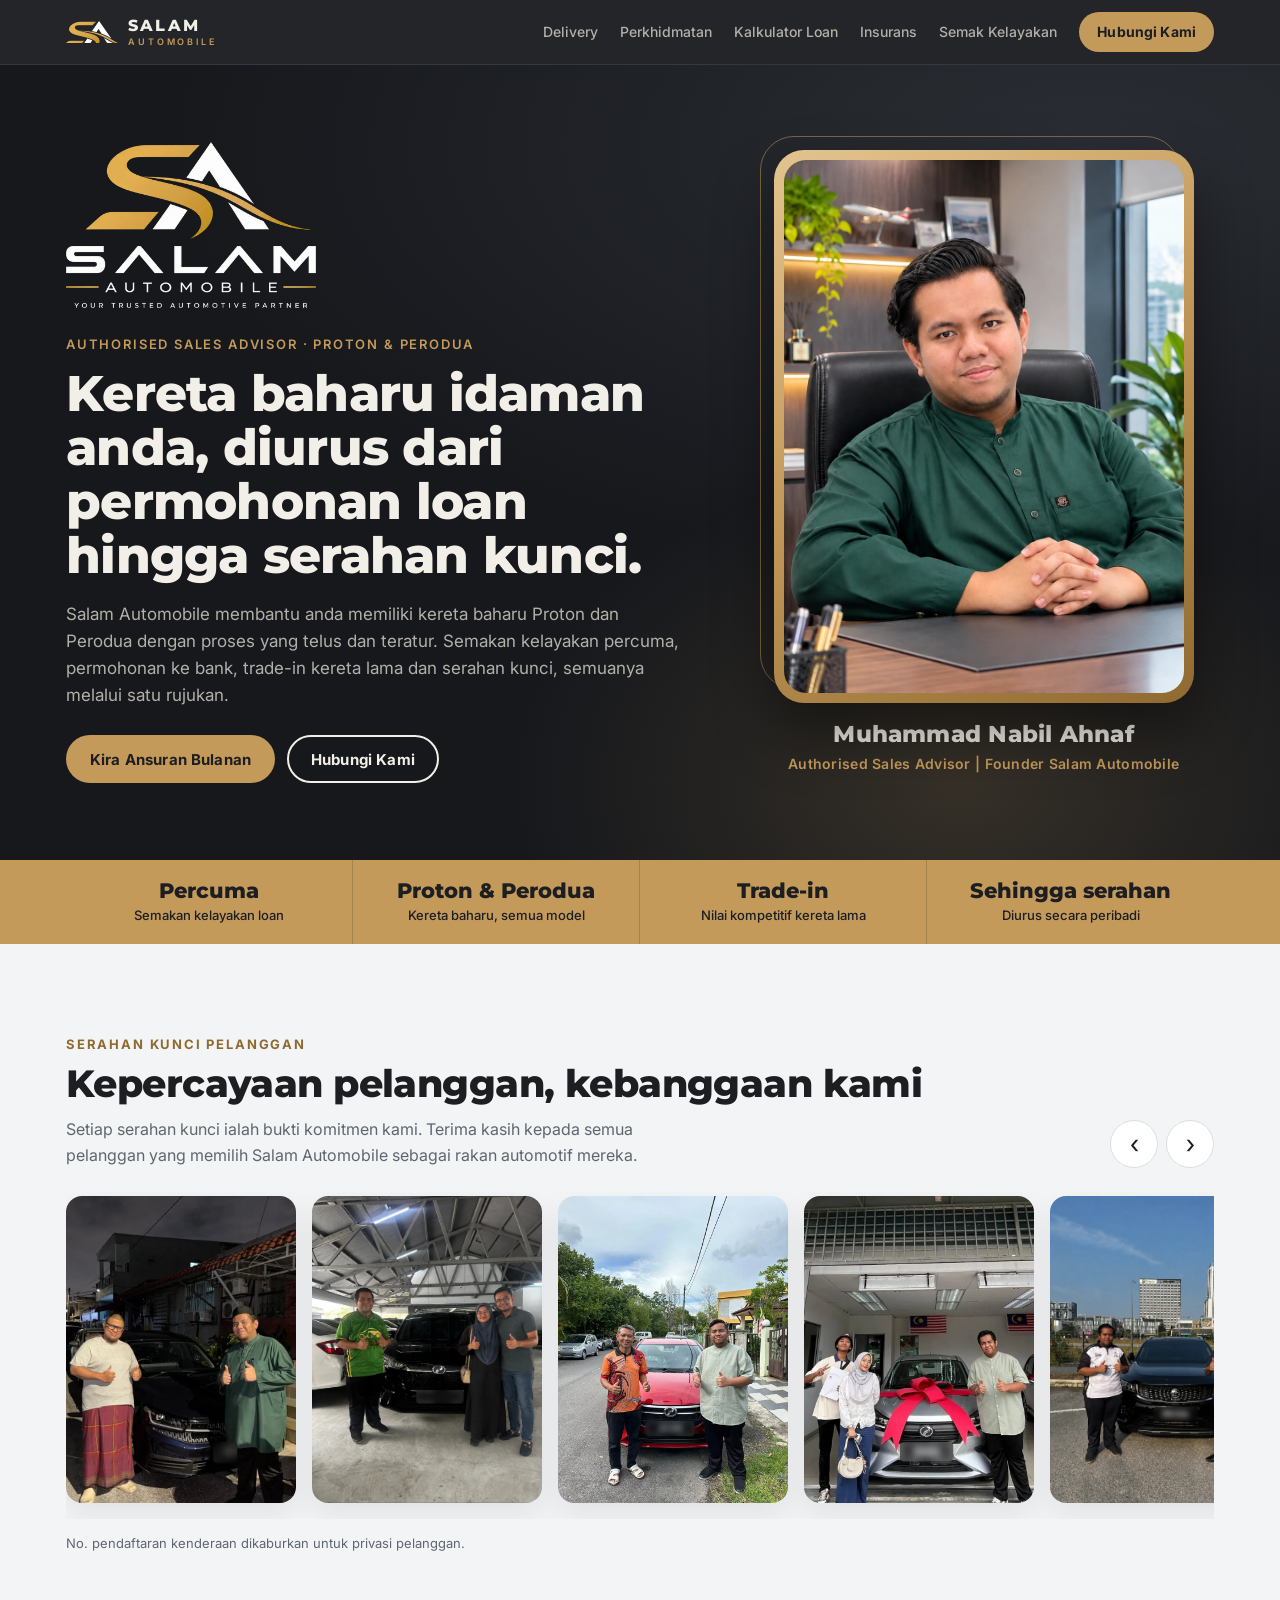
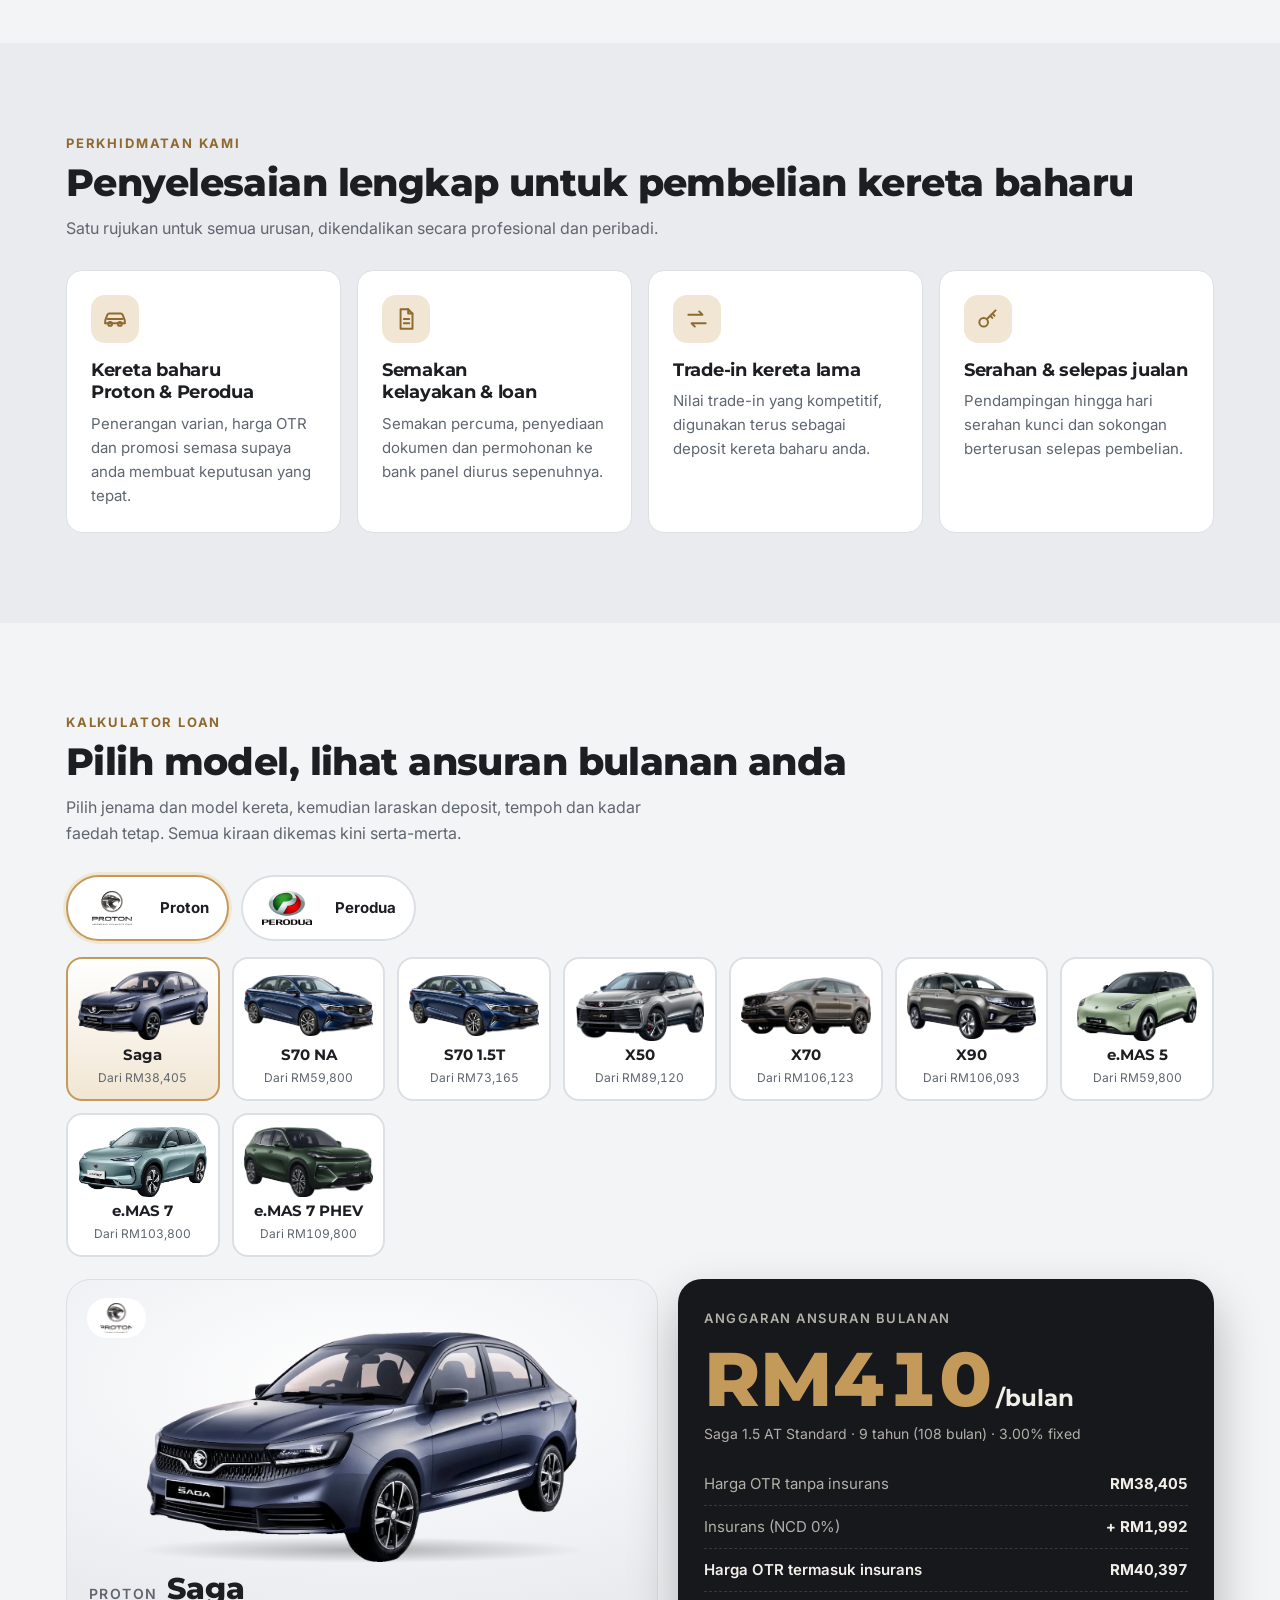
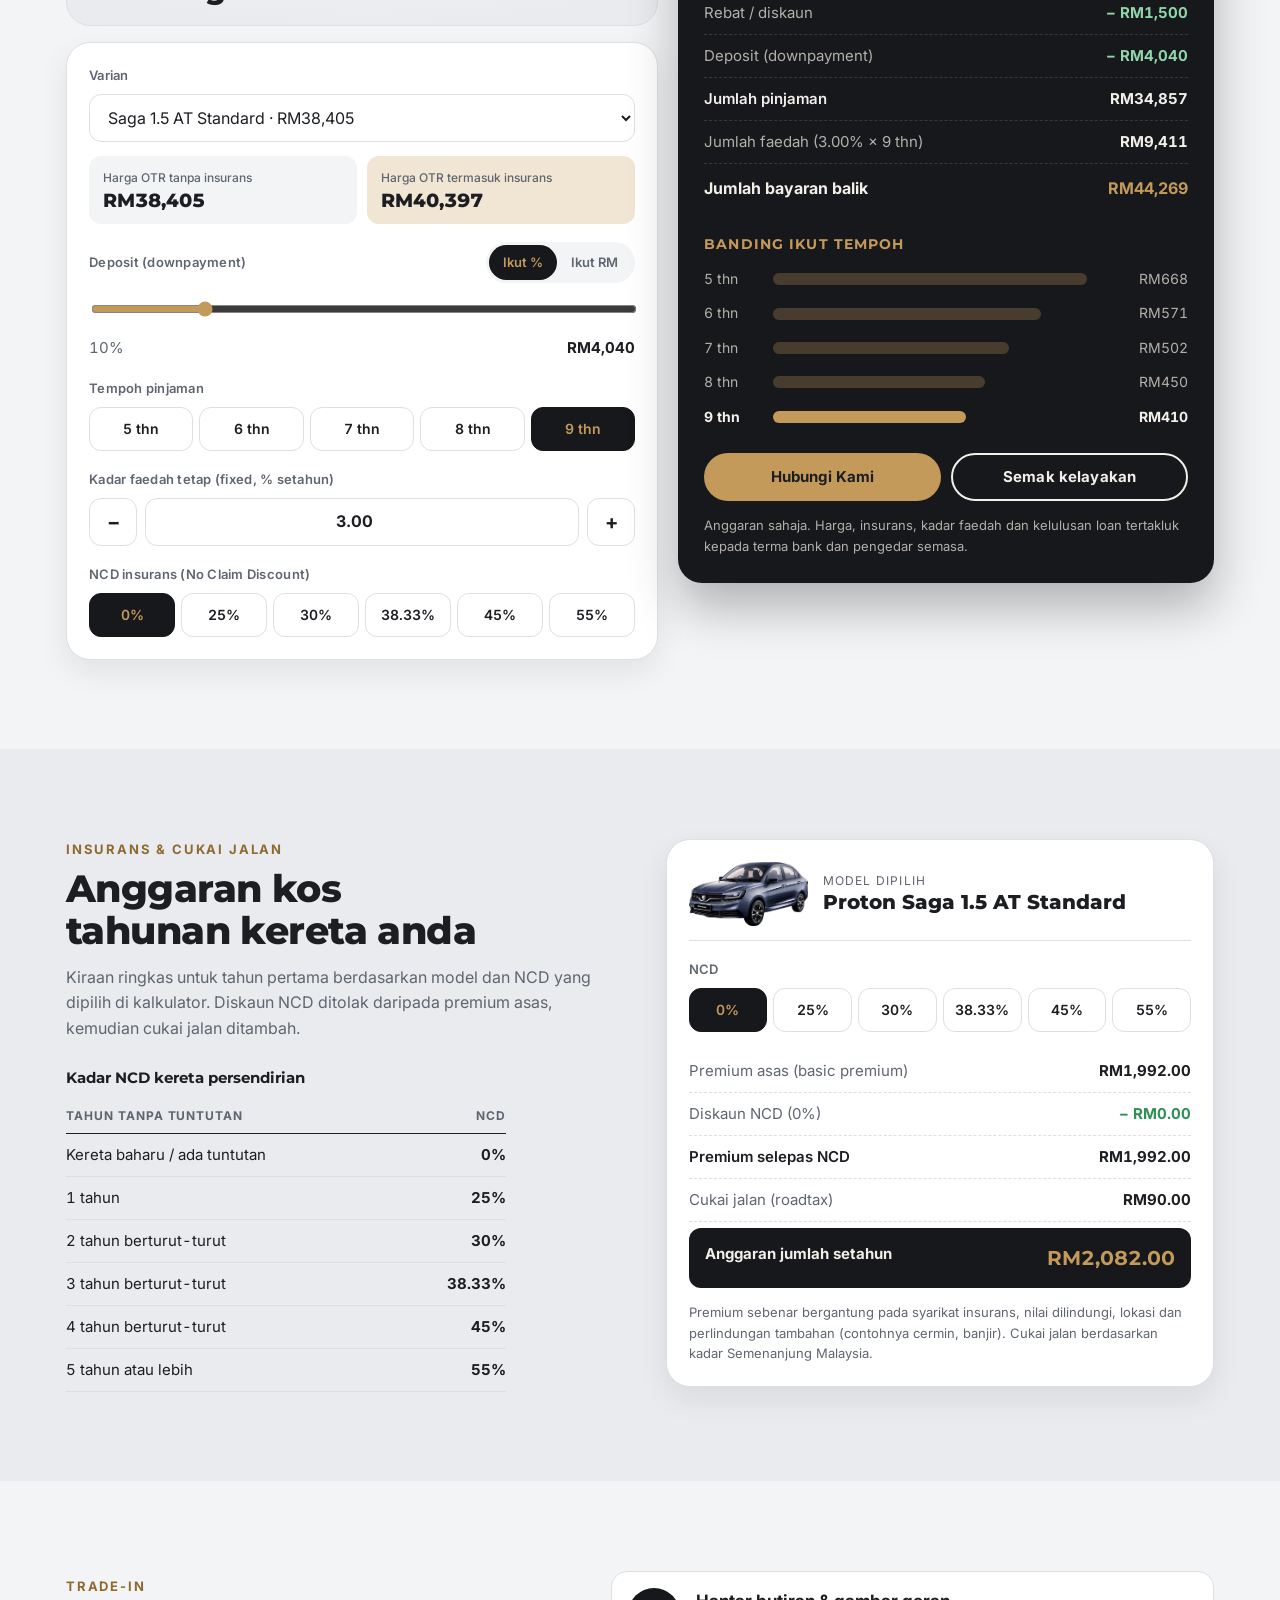
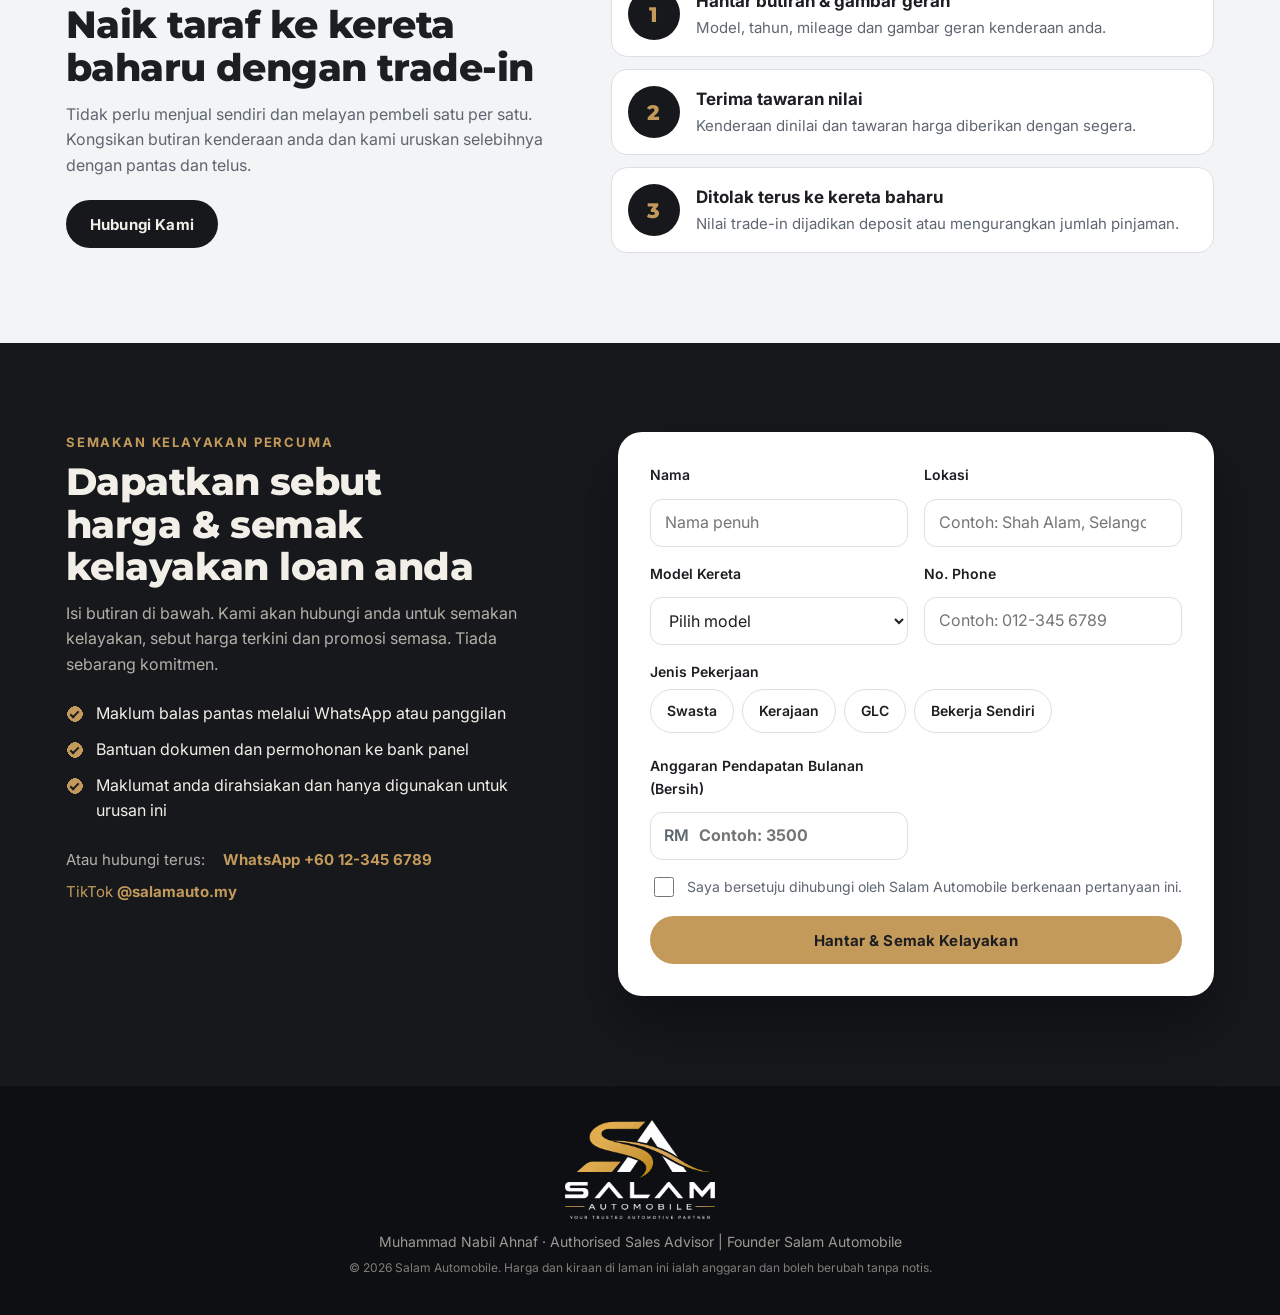
==== index.html @ 9cc9add6 "Bina website Salam Automobile: kalkulator loan, insurans, borang leads, admin & Apps Script - Kalkul" ====
<!DOCTYPE html>
<html lang="ms">
<head>
<meta charset="utf-8">
<meta name="viewport" content="width=device-width, initial-scale=1, viewport-fit=cover">
<title>Salam Automobile</title>
<meta name="claude:viewport-fit-sides" content="cover">
<meta name="description" content="Salam Automobile – Authorised Sales Advisor Proton & Perodua. Kira ansuran bulanan, anggaran insurans & cukai jalan, dan semak kelayakan loan secara percuma.">
<meta name="theme-color" content="#16181c">
<meta property="og:title" content="Salam Automobile · Proton & Perodua">
<meta property="og:description" content="Kira ansuran kereta baharu Proton & Perodua dan semak kelayakan loan secara percuma.">
<meta property="og:image" content="assets/img/brand/logo-salam-dark-text.webp">
<link rel="icon" type="image/png" href="assets/img/brand/favicon.png">
<link rel="apple-touch-icon" href="assets/img/brand/icon-192.png">
<link rel="preconnect" href="https://fonts.googleapis.com">
<link rel="preconnect" href="https://fonts.gstatic.com" crossorigin>
<link href="https://fonts.googleapis.com/css2?family=Montserrat:wght@600;700;800&family=Inter:wght@400;500;600;700&display=swap" rel="stylesheet">
<link rel="stylesheet" href="assets/css/style.css">
</head>
<body>
<a class="skip" href="#kalkulator">Terus ke kalkulator</a>

<nav class="nav" aria-label="Menu utama">
  <div class="wrap nav-in">
    <a class="nav-brand" href="#top" aria-label="Salam Automobile, ke atas">
      <img src="assets/img/brand/mark-salam.webp" alt="" width="400" height="173">
      <span>SALAM<small>AUTOMOBILE</small></span>
    </a>
    <div class="nav-links">
      <a href="#delivery">Delivery</a>
      <a href="#servis">Perkhidmatan</a>
      <a href="#kalkulator">Kalkulator Loan</a>
      <a href="#insurans">Insurans</a>
      <a href="#borang">Semak Kelayakan</a>
    </div>
    <a class="btn btn-gold btn-sm js-wa" href="#borang" target="_blank" rel="noopener">Hubungi Kami</a>
  </div>
</nav>

<header class="hero" id="top">
  <div class="wrap hero-in">
    <div class="hero-copy">
      <img class="hero-logo" src="assets/img/brand/logo-salam-light-text.webp" alt="Salam Automobile · Your Trusted Automotive Partner" width="900" height="598">
      <p class="eyebrow">Authorised Sales Advisor · Proton &amp; Perodua</p>
      <h1>Kereta baharu idaman anda, diurus dari permohonan loan hingga serahan kunci.</h1>
      <p class="lead">Salam Automobile membantu anda memiliki kereta baharu Proton dan Perodua dengan proses yang telus dan teratur. Semakan kelayakan percuma, permohonan ke bank, trade-in kereta lama dan serahan kunci, semuanya melalui satu rujukan.</p>
      <div class="cta-row">
        <a class="btn btn-gold" href="#kalkulator">Kira Ansuran Bulanan</a>
        <a class="btn btn-ghost js-wa" href="#borang" target="_blank" rel="noopener">Hubungi Kami</a>
      </div>
    </div>
    <figure class="founder">
      <div class="founder-frame">
        <img src="assets/img/brand/founder-nabil.webp" alt="Muhammad Nabil Ahnaf, Founder Salam Automobile" width="900" height="1200">
      </div>
      <figcaption>
        <strong>Muhammad Nabil Ahnaf</strong>
        <span>Authorised Sales Advisor | Founder Salam Automobile</span>
      </figcaption>
    </figure>
  </div>
</header>

<section class="facts" aria-label="Kelebihan">
  <div class="wrap facts-in">
    <div><b>Percuma</b><span>Semakan kelayakan loan</span></div>
    <div><b>Proton &amp; Perodua</b><span>Kereta baharu, semua model</span></div>
    <div><b>Trade-in</b><span>Nilai kompetitif kereta lama</span></div>
    <div><b>Sehingga serahan</b><span>Diurus secara peribadi</span></div>
  </div>
</section>

<section class="band" id="delivery">
  <div class="wrap">
    <div class="head">
      <div>
        <p class="kick">Serahan kunci pelanggan</p>
        <h2>Kepercayaan pelanggan, kebanggaan kami</h2>
        <p class="sub">Setiap serahan kunci ialah bukti komitmen kami. Terima kasih kepada semua pelanggan yang memilih Salam Automobile sebagai rakan automotif mereka.</p>
      </div>
      <div class="arrows">
        <button type="button" id="galPrev" aria-label="Gambar sebelumnya">&#8249;</button>
        <button type="button" id="galNext" aria-label="Gambar seterusnya">&#8250;</button>
      </div>
    </div>
    <div class="gallery" id="gallery" tabindex="0" aria-label="Galeri serahan kereta"></div>
    <p class="note">No. pendaftaran kenderaan dikaburkan untuk privasi pelanggan.</p>
  </div>
</section>

<section class="band band-alt" id="servis">
  <div class="wrap">
    <p class="kick">Perkhidmatan kami</p>
    <h2>Penyelesaian lengkap untuk pembelian kereta baharu</h2>
    <p class="sub">Satu rujukan untuk semua urusan, dikendalikan secara profesional dan peribadi.</p>
    <div class="services">
      <article>
        <div class="ico"><svg viewBox="0 0 24 24" aria-hidden="true"><path d="M3 16v-3l2-5a2 2 0 0 1 2-1h10a2 2 0 0 1 2 1l2 5v3"/><path d="M3 16h18"/><circle cx="7.5" cy="16.5" r="1.8"/><circle cx="16.5" cy="16.5" r="1.8"/><path d="M5 12h14"/></svg></div>
        <h3>Kereta baharu Proton &amp; Perodua</h3>
        <p>Penerangan varian, harga OTR dan promosi semasa supaya anda membuat keputusan yang tepat.</p>
      </article>
      <article>
        <div class="ico"><svg viewBox="0 0 24 24" aria-hidden="true"><path d="M7 3h7l4 4v14H7z"/><path d="M14 3v4h4"/><path d="M10 12h5M10 16h5"/></svg></div>
        <h3>Semakan kelayakan &amp; loan</h3>
        <p>Semakan percuma, penyediaan dokumen dan permohonan ke bank panel diurus sepenuhnya.</p>
      </article>
      <article>
        <div class="ico"><svg viewBox="0 0 24 24" aria-hidden="true"><path d="M4 8h13l-3-3"/><path d="M20 16H7l3 3"/></svg></div>
        <h3>Trade-in kereta lama</h3>
        <p>Nilai trade-in yang kompetitif, digunakan terus sebagai deposit kereta baharu anda.</p>
      </article>
      <article>
        <div class="ico"><svg viewBox="0 0 24 24" aria-hidden="true"><circle cx="8" cy="15" r="4"/><path d="M11 12l8-8M16 7l2 2M14 9l2 2"/></svg></div>
        <h3>Serahan &amp; selepas jualan</h3>
        <p>Pendampingan hingga hari serahan kunci dan sokongan berterusan selepas pembelian.</p>
      </article>
    </div>
  </div>
</section>

<section class="band" id="kalkulator">
  <div class="wrap">
    <p class="kick">Kalkulator loan</p>
    <h2>Pilih model, lihat ansuran bulanan anda</h2>
    <p class="sub">Pilih jenama dan model kereta, kemudian laraskan deposit, tempoh dan kadar faedah tetap. Semua kiraan dikemas kini serta-merta.</p>

    <div class="brand-tabs" id="brandTabs" role="tablist" aria-label="Pilih jenama"></div>
    <div class="model-grid" id="modelGrid" aria-label="Pilih model"></div>

    <div class="calc">
      <div class="calc-left">
        <div class="stage" id="stage">
          <img class="stage-logo" id="stageLogo" src="assets/img/brand/logo-proton-dark.webp" alt="">
          <img class="stage-car" id="stageCar" src="assets/img/cars/proton-saga.webp" alt="">
          <div class="stage-floor" aria-hidden="true"></div>
          <div class="stage-name"><span id="stageBrand">Proton</span><strong id="stageModel">Saga</strong></div>
        </div>

        <div class="card settings">
          <label class="lbl" for="variant">Varian</label>
          <select id="variant"></select>

          <div class="price-pair">
            <div><span>Harga OTR tanpa insurans</span><b id="pOtr">RM0</b></div>
            <div><span>Harga OTR termasuk insurans</span><b id="pOtrIns">RM0</b></div>
          </div>

          <div class="lbl-row">
            <span class="lbl" id="dpLabel">Deposit (downpayment)</span>
            <div class="mini-seg" role="group" aria-labelledby="dpLabel">
              <button type="button" id="dpModePct" aria-pressed="true">Ikut %</button>
              <button type="button" id="dpModeRm" aria-pressed="false">Ikut RM</button>
            </div>
          </div>
          <div id="dpPctBox">
            <input id="dpPct" type="range" min="0" max="50" step="1" aria-label="Peratus deposit">
            <div class="range-val"><span id="dpPctTxt">10%</span><b id="dpPctRm">RM0</b></div>
          </div>
          <div id="dpRmBox" hidden>
            <div class="money"><span>RM</span><input id="dpRm" type="number" inputmode="numeric" min="0" step="100" aria-label="Deposit dalam RM"></div>
            <div class="range-val"><span id="dpRmPct">0% daripada harga</span></div>
          </div>

          <span class="lbl" id="yrsLabel">Tempoh pinjaman</span>
          <div class="seg" id="years" role="group" aria-labelledby="yrsLabel"></div>

          <label class="lbl" for="rate">Kadar faedah tetap (fixed, % setahun)</label>
          <div class="stepper">
            <button type="button" id="rateDown" aria-label="Kurangkan kadar">&minus;</button>
            <input id="rate" type="number" inputmode="decimal" step="0.05" min="0" max="15">
            <button type="button" id="rateUp" aria-label="Tambah kadar">+</button>
          </div>

          <span class="lbl" id="ncdLabel">NCD insurans (No Claim Discount)</span>
          <div class="seg seg-wrap" id="ncd" role="group" aria-labelledby="ncdLabel"></div>
        </div>
      </div>

      <div class="slip" aria-live="polite">
        <span class="slip-lbl">Anggaran ansuran bulanan</span>
        <div class="big" id="monthly">RM0</div>
        <div class="slip-meta" id="slipMeta"></div>
        <dl class="rows">
          <div><dt>Harga OTR tanpa insurans</dt><dd id="rOtr"></dd></div>
          <div><dt id="rInsLbl">Insurans</dt><dd id="rIns"></dd></div>
          <div class="sum"><dt>Harga OTR termasuk insurans</dt><dd id="rOtrIns"></dd></div>
          <div id="rRebateRow" class="minus"><dt>Rebat / diskaun</dt><dd id="rRebate"></dd></div>
          <div class="minus"><dt>Deposit (downpayment)</dt><dd id="rDp"></dd></div>
          <div class="sum"><dt>Jumlah pinjaman</dt><dd id="rLoan"></dd></div>
          <div><dt id="rIntLbl">Jumlah faedah</dt><dd id="rInt"></dd></div>
          <div class="total"><dt>Jumlah bayaran balik</dt><dd id="rTotal"></dd></div>
        </dl>
        <h3>Banding ikut tempoh</h3>
        <div class="bars" id="bars"></div>
        <div class="slip-cta">
          <a class="btn btn-gold js-wa-calc" href="#borang" target="_blank" rel="noopener">Hubungi Kami</a>
          <a class="btn btn-ghost" href="#borang" id="toForm">Semak kelayakan</a>
        </div>
        <p class="note">Anggaran sahaja. Harga, insurans, kadar faedah dan kelulusan loan tertakluk kepada terma bank dan pengedar semasa.</p>
      </div>
    </div>
  </div>
</section>

<section class="band band-alt" id="insurans">
  <div class="wrap ins">
    <div class="ins-copy">
      <p class="kick">Insurans &amp; cukai jalan</p>
      <h2>Anggaran kos tahunan kereta anda</h2>
      <p class="sub">Kiraan ringkas untuk tahun pertama berdasarkan model dan NCD yang dipilih di kalkulator. Diskaun NCD ditolak daripada premium asas, kemudian cukai jalan ditambah.</p>
      <table class="ncd-table">
        <caption>Kadar NCD kereta persendirian</caption>
        <thead><tr><th scope="col">Tahun tanpa tuntutan</th><th scope="col">NCD</th></tr></thead>
        <tbody>
          <tr><td>Kereta baharu / ada tuntutan</td><td>0%</td></tr>
          <tr><td>1 tahun</td><td>25%</td></tr>
          <tr><td>2 tahun berturut-turut</td><td>30%</td></tr>
          <tr><td>3 tahun berturut-turut</td><td>38.33%</td></tr>
          <tr><td>4 tahun berturut-turut</td><td>45%</td></tr>
          <tr><td>5 tahun atau lebih</td><td>55%</td></tr>
        </tbody>
      </table>
    </div>
    <div class="card ins-card" aria-live="polite">
      <div class="ins-head">
        <img id="insCar" src="assets/img/cars/proton-saga.webp" alt="">
        <div><span>Model dipilih</span><strong id="insModel">Saga</strong></div>
      </div>
      <span class="lbl" id="ncd2Label">NCD</span>
      <div class="seg seg-wrap" id="ncd2" role="group" aria-labelledby="ncd2Label"></div>
      <dl class="ins-rows">
        <div><dt>Premium asas (basic premium)</dt><dd id="iBasic"></dd></div>
        <div class="minus"><dt id="iNcdLbl">Diskaun NCD</dt><dd id="iNcd"></dd></div>
        <div class="sum"><dt>Premium selepas NCD</dt><dd id="iNet"></dd></div>
        <div><dt>Cukai jalan (roadtax)</dt><dd id="iRoad"></dd></div>
        <div class="total"><dt>Anggaran jumlah setahun</dt><dd id="iTotal"></dd></div>
      </dl>
      <p class="note">Premium sebenar bergantung pada syarikat insurans, nilai dilindungi, lokasi dan perlindungan tambahan (contohnya cermin, banjir). Cukai jalan berdasarkan kadar Semenanjung Malaysia.</p>
    </div>
  </div>
</section>

<section class="band" id="tradein">
  <div class="wrap trade">
    <div>
      <p class="kick">Trade-in</p>
      <h2>Naik taraf ke kereta baharu dengan trade-in</h2>
      <p class="sub">Tidak perlu menjual sendiri dan melayan pembeli satu per satu. Kongsikan butiran kenderaan anda dan kami uruskan selebihnya dengan pantas dan telus.</p>
      <div class="cta-row"><a class="btn btn-dark js-wa-trade" href="#borang" target="_blank" rel="noopener">Hubungi Kami</a></div>
    </div>
    <ol class="steps">
      <li><b>Hantar butiran &amp; gambar geran</b><span>Model, tahun, mileage dan gambar geran kenderaan anda.</span></li>
      <li><b>Terima tawaran nilai</b><span>Kenderaan dinilai dan tawaran harga diberikan dengan segera.</span></li>
      <li><b>Ditolak terus ke kereta baharu</b><span>Nilai trade-in dijadikan deposit atau mengurangkan jumlah pinjaman.</span></li>
    </ol>
  </div>
</section>

<section class="band band-night" id="borang">
  <div class="wrap form-wrap">
    <div class="form-copy">
      <p class="kick">Semakan kelayakan percuma</p>
      <h2>Dapatkan sebut harga &amp; semak kelayakan loan anda</h2>
      <p class="sub">Isi butiran di bawah. Kami akan hubungi anda untuk semakan kelayakan, sebut harga terkini dan promosi semasa. Tiada sebarang komitmen.</p>
      <ul class="ticks">
        <li>Maklum balas pantas melalui WhatsApp atau panggilan</li>
        <li>Bantuan dokumen dan permohonan ke bank panel</li>
        <li>Maklumat anda dirahsiakan dan hanya digunakan untuk urusan ini</li>
      </ul>
      <div class="contact-line">
        <span>Atau hubungi terus:</span>
        <a class="js-wa" href="#borang" target="_blank" rel="noopener"><b id="waTxt">WhatsApp</b></a>
        <a id="ttLink" href="https://www.tiktok.com/@salamauto.my" target="_blank" rel="noopener">TikTok <b id="ttTxt">@salamauto.my</b></a>
      </div>
    </div>

    <form class="lead-form" id="leadForm" novalidate>
      <div class="field">
        <label for="fNama">Nama</label>
        <input id="fNama" name="nama" type="text" autocomplete="name" required maxlength="80" placeholder="Nama penuh">
      </div>
      <div class="field">
        <label for="fLokasi">Lokasi</label>
        <input id="fLokasi" name="lokasi" type="text" list="negeriList" required maxlength="80" placeholder="Contoh: Shah Alam, Selangor">
        <datalist id="negeriList">
          <option value="Johor"></option><option value="Kedah"></option><option value="Kelantan"></option>
          <option value="Melaka"></option><option value="Negeri Sembilan"></option><option value="Pahang"></option>
          <option value="Perak"></option><option value="Perlis"></option><option value="Pulau Pinang"></option>
          <option value="Sabah"></option><option value="Sarawak"></option><option value="Selangor"></option>
          <option value="Terengganu"></option><option value="WP Kuala Lumpur"></option><option value="WP Putrajaya"></option><option value="WP Labuan"></option>
        </datalist>
      </div>
      <div class="field">
        <label for="fModel">Model Kereta</label>
        <select id="fModel" name="model" required></select>
      </div>
      <div class="field">
        <label for="fPhone">No. Phone</label>
        <input id="fPhone" name="phone" type="tel" inputmode="tel" autocomplete="tel" required maxlength="16" placeholder="Contoh: 012-345 6789">
      </div>
      <fieldset class="field">
        <legend>Jenis Pekerjaan</legend>
        <div class="pills">
          <label><input type="radio" name="kerja" id="fKerja1" value="Swasta" required><span>Swasta</span></label>
          <label><input type="radio" name="kerja" id="fKerja2" value="Kerajaan"><span>Kerajaan</span></label>
          <label><input type="radio" name="kerja" id="fKerja3" value="GLC"><span>GLC</span></label>
          <label><input type="radio" name="kerja" id="fKerja4" value="Bekerja Sendiri"><span>Bekerja Sendiri</span></label>
        </div>
      </fieldset>
      <div class="field">
        <label for="fGaji">Anggaran Pendapatan Bulanan (Bersih)</label>
        <div class="money"><span>RM</span><input id="fGaji" name="gaji" type="number" inputmode="numeric" min="0" step="50" required placeholder="Contoh: 3500"></div>
      </div>
      <label class="consent" for="fConsent"><input id="fConsent" type="checkbox" required> Saya bersetuju dihubungi oleh Salam Automobile berkenaan pertanyaan ini.</label>
      <input class="hp" type="text" id="fWebsite" name="website" tabindex="-1" autocomplete="off" aria-hidden="true">
      <p class="form-err" id="formErr" role="alert" hidden></p>
      <button class="btn btn-gold btn-block" type="submit" id="fSubmit">Hantar &amp; Semak Kelayakan</button>
      <div class="form-ok" id="formOk" hidden>
        <strong>Terima kasih! Maklumat anda telah diterima.</strong>
        <p>Kami akan menghubungi anda secepat mungkin. Untuk maklum balas segera, hubungi kami di WhatsApp.</p>
        <a class="btn btn-gold js-wa-lead" href="#borang" target="_blank" rel="noopener">Hubungi Kami</a>
      </div>
    </form>
  </div>
</section>

<footer class="foot">
  <div class="wrap foot-in">
    <img src="assets/img/brand/logo-salam-light-text.webp" alt="Salam Automobile" width="900" height="598">
    <p>Muhammad Nabil Ahnaf · Authorised Sales Advisor | Founder Salam Automobile</p>
    <p class="small">© <span id="year">2026</span> Salam Automobile. Harga dan kiraan di laman ini ialah anggaran dan boleh berubah tanpa notis.</p>
  </div>
</footer>

<dialog class="lightbox" id="lightbox" aria-label="Gambar delivery">
  <img id="lbImg" src="" alt="Serahan kereta kepada pelanggan Salam Automobile">
  <button type="button" class="lb-close" id="lbClose" aria-label="Tutup">&times;</button>
</dialog>

<script src="assets/js/settings.js"></script>
<script src="assets/js/data.js"></script>
<script src="assets/js/app.js"></script>
</body>
</html>
---- assets/css/style.css ----
/* Layout: dark showroom hero + light working sections; the calculator is a "showroom stage" beside a dark quotation slip.
   Palette from the Salam Automobile logo: charcoal, logo gold, cool off-white paper. */
:root {
  --paper: #f3f4f6;
  --paper-2: #e9ebef;
  --card: #ffffff;
  --ink: #1c1e22;
  --mute: #5f6670;
  --line: #dcdfe4;
  --gold: #c49a5a;
  --gold-ink: #8f6a30;
  --gold-soft: #f1e6d3;
  --night: #16181c;
  --night-2: #202328;
  --night-line: #343840;
  --on-night: #f2efe9;
  --on-night-mute: #b3b0a9;
  --plate: #ffffff;
  --ok: #2f8f57;
  --ok-on-night: #8fd6a8;
  --bad: #c0392b;
  --shadow: 0 12px 30px rgba(22, 24, 28, .08);
  --f-display: "Montserrat", "Segoe UI", system-ui, sans-serif;
  --f-body: "Inter", "Segoe UI", system-ui, -apple-system, sans-serif;
  --r-sm: 10px;
  --r-md: 16px;
  --r-lg: 24px;
  color-scheme: light;
}
@media (prefers-color-scheme: dark) {
  :root:not([data-theme="light"]) {
    --paper: #111317; --paper-2: #171a1f; --card: #1c1f24; --ink: #eceef1; --mute: #a2a8b1;
    --line: #2d3138; --gold: #d2ab6c; --gold-ink: #e0bd84; --gold-soft: #3a3124;
    --night: #0b0c0f; --night-2: #16181c; --night-line: #2b2f36; --plate: #f4f4f2;
    --ok: #6cc690; --shadow: 0 12px 30px rgba(0, 0, 0, .35); color-scheme: dark;
  }
}
:root[data-theme="dark"] {
  --paper: #111317; --paper-2: #171a1f; --card: #1c1f24; --ink: #eceef1; --mute: #a2a8b1;
  --line: #2d3138; --gold: #d2ab6c; --gold-ink: #e0bd84; --gold-soft: #3a3124;
  --night: #0b0c0f; --night-2: #16181c; --night-line: #2b2f36; --plate: #f4f4f2;
  --ok: #6cc690; --shadow: 0 12px 30px rgba(0, 0, 0, .35); color-scheme: dark;
}

*, *::before, *::after { box-sizing: border-box; }
html { scroll-behavior: smooth; scroll-padding-top: 76px; -webkit-text-size-adjust: 100%; }
body { margin: 0; background: var(--paper); color: var(--ink); font: 16px/1.6 var(--f-body); overflow-x: clip; }
body::before { content: ""; position: fixed; inset: 0 0 auto; height: env(safe-area-inset-top, 0px); z-index: 30; background: var(--night); }
img { max-width: 100%; height: auto; }
h1, h2, h3 { font-family: var(--f-display); letter-spacing: -.015em; text-wrap: balance; margin: 0; }
a { color: inherit; }
button, input, select { font: inherit; }
:focus-visible { outline: 3px solid var(--gold); outline-offset: 3px; }
[hidden] { display: none !important; }

.wrap { max-width: 1180px; margin: 0 auto; padding-left: max(16px, env(safe-area-inset-left, 0px)); padding-right: max(16px, env(safe-area-inset-right, 0px)); }
.skip { position: absolute; left: -999px; top: 8px; background: var(--gold); color: #1c1e22; padding: 8px 14px; border-radius: 8px; z-index: 50; }
.skip:focus { left: 12px; }

/* Buttons */
.btn { display: inline-flex; align-items: center; justify-content: center; gap: 8px; min-height: 48px; padding: 0 22px; border-radius: 999px; border: 2px solid transparent; font: 700 15px/1 var(--f-body); letter-spacing: .01em; text-decoration: none; cursor: pointer; white-space: nowrap; transition: transform .15s ease, background-color .15s ease, border-color .15s ease; }
.btn:hover { transform: translateY(-1px); }
.btn-gold { background: var(--gold); color: #1c1e22; }
.btn-gold:hover { background: #d4ab6c; }
.btn-ghost { background: transparent; color: inherit; border-color: currentColor; }
.btn-dark { background: var(--night); color: var(--on-night); }
.btn-sm { min-height: 40px; padding: 0 16px; font-size: 14px; }
.btn-block { width: 100%; }
.btn[disabled] { opacity: .6; cursor: progress; transform: none; }

/* Nav */
.nav { position: sticky; top: env(safe-area-inset-top, 0px); z-index: 20; background: color-mix(in srgb, var(--night) 94%, transparent); backdrop-filter: blur(10px); color: var(--on-night); border-bottom: 1px solid var(--night-line); }
.nav-in { display: flex; align-items: center; gap: 22px; min-height: 64px; }
.nav-brand { display: flex; align-items: center; gap: 10px; text-decoration: none; }
.nav-brand img { width: 52px; height: auto; }
.nav-brand span { font: 800 16px/1 var(--f-display); letter-spacing: .14em; display: flex; flex-direction: column; gap: 3px; }
.nav-brand small { font: 600 9px/1 var(--f-body); letter-spacing: .32em; color: var(--gold); }
.nav-links { display: flex; gap: 22px; margin-left: auto; font-size: 14px; font-weight: 500; }
.nav-links a { text-decoration: none; color: var(--on-night-mute); }
.nav-links a:hover { color: var(--gold); }

/* Hero */
.hero { background: radial-gradient(120% 90% at 85% 10%, #2a2d33 0%, var(--night) 60%); color: var(--on-night); position: relative; overflow: hidden; padding-block: clamp(36px, 6vw, 80px); }
.hero::after { content: ""; position: absolute; right: -10%; bottom: -30%; width: 70%; height: 80%; background: radial-gradient(closest-side, rgba(196, 154, 90, .18), transparent); pointer-events: none; }
.hero-in { display: grid; grid-template-columns: minmax(0, 1.15fr) minmax(0, .85fr); gap: clamp(28px, 5vw, 72px); align-items: center; position: relative; z-index: 1; }
.hero-logo { width: min(250px, 62%); display: block; margin-bottom: 26px; }
.eyebrow { margin: 0 0 12px; color: var(--gold); font-weight: 600; font-size: 13px; letter-spacing: .14em; text-transform: uppercase; }
.hero h1 { font-size: clamp(30px, 4.6vw, 50px); line-height: 1.08; font-weight: 800; margin-bottom: 18px; }
.lead { font-size: 17px; color: var(--on-night-mute); max-width: 56ch; margin: 0 0 26px; }
.cta-row { display: flex; gap: 12px; flex-wrap: wrap; }

.founder { margin: 0; justify-self: center; width: min(100%, 420px); }
.founder-frame { position: relative; padding: 10px; border-radius: 30px; background: linear-gradient(150deg, #e3c48f 0%, var(--gold) 45%, #8f6a30 100%); box-shadow: 0 30px 60px rgba(0, 0, 0, .45); }
.founder-frame::before { content: ""; position: absolute; inset: -14px 14px 14px -14px; border: 1.5px solid rgba(196, 154, 90, .55); border-radius: 34px; z-index: -1; }
.founder-frame img { display: block; width: 100%; height: auto; border-radius: 22px; }
.founder figcaption { margin-top: 18px; text-align: center; display: grid; gap: 4px; }
.founder strong { font: 800 clamp(19px, 2.2vw, 23px)/1.2 var(--f-display); letter-spacing: .01em; }
.founder figcaption span { color: var(--gold); font-weight: 600; font-size: 14px; letter-spacing: .02em; }

/* Facts strip */
.facts { background: var(--gold); color: #1c1e22; }
.facts-in { display: grid; grid-template-columns: repeat(4, minmax(0, 1fr)); }
.facts-in div { padding-block: 18px; padding-inline: 12px; text-align: center; border-right: 1px solid rgba(28, 30, 34, .18); display: grid; gap: 2px; }
.facts-in div:last-child { border-right: 0; }
.facts b { font: 800 clamp(16px, 2.2vw, 21px)/1.2 var(--f-display); }
.facts span { font-size: 13px; font-weight: 500; }

/* Sections */
.band { padding-block: clamp(52px, 7vw, 92px); }
.band-alt { background: var(--paper-2); }
.band-night { background: var(--night); color: var(--on-night); }
.kick { margin: 0 0 8px; color: var(--gold-ink); font-weight: 700; font-size: 13px; letter-spacing: .14em; text-transform: uppercase; }
.band-night .kick { color: var(--gold); }
h2 { font-size: clamp(26px, 3.6vw, 38px); line-height: 1.12; font-weight: 800; margin-bottom: 12px; }
.sub { color: var(--mute); max-width: 62ch; margin: 0; }
.band-night .sub { color: var(--on-night-mute); }
.note { font-size: 13px; color: var(--mute); margin: 14px 0 0; }
.head { display: flex; justify-content: space-between; align-items: flex-end; gap: 18px; flex-wrap: wrap; margin-bottom: 24px; }
.head > div:first-child { min-width: 0; flex: 1 1 420px; }

/* Gallery */
.arrows { display: flex; gap: 8px; }
.arrows button { width: 48px; height: 48px; border-radius: 50%; border: 1.5px solid var(--line); background: var(--card); color: var(--ink); font-size: 26px; line-height: 1; cursor: pointer; }
.arrows button:hover { border-color: var(--gold); color: var(--gold-ink); }
.gallery { display: grid; grid-auto-flow: column; grid-auto-columns: minmax(230px, 290px); gap: 16px; overflow-x: auto; scroll-snap-type: x mandatory; padding: 4px 2px 16px; scrollbar-width: thin; }
.gallery button { all: unset; cursor: zoom-in; scroll-snap-align: start; border-radius: var(--r-md); overflow: hidden; background: var(--card); box-shadow: var(--shadow); display: block; }
.gallery button:focus-visible { outline: 3px solid var(--gold); outline-offset: 2px; }
.gallery img { display: block; width: 100%; aspect-ratio: 3 / 4; object-fit: cover; transition: transform .4s ease; }
.gallery button:hover img { transform: scale(1.03); }
.lightbox { border: 0; padding: 0; background: transparent; max-width: min(92vw, 720px); max-height: 92vh; }
.lightbox::backdrop { background: rgba(10, 11, 13, .88); }
.lightbox img { display: block; max-height: 88vh; width: auto; margin: auto; border-radius: var(--r-md); }
.lb-close { position: absolute; top: 10px; right: 10px; width: 44px; height: 44px; border-radius: 50%; border: 0; background: rgba(0, 0, 0, .6); color: #fff; font-size: 26px; cursor: pointer; }

/* Services */
.services { display: grid; grid-template-columns: repeat(4, minmax(0, 1fr)); gap: 16px; margin-top: 28px; }
.services article { background: var(--card); border-radius: var(--r-md); padding: 24px; border: 1px solid var(--line); }
.services h3 { font-size: 18px; line-height: 1.25; margin: 16px 0 8px; }
.services p { margin: 0; color: var(--mute); font-size: 15px; }
.ico { width: 48px; height: 48px; border-radius: 14px; background: var(--gold-soft); display: grid; place-items: center; }
.ico svg { width: 26px; height: 26px; fill: none; stroke: var(--gold-ink); stroke-width: 1.8; stroke-linecap: round; stroke-linejoin: round; }

/* Calculator: brand + model pickers */
.brand-tabs { display: flex; gap: 12px; margin: 28px 0 16px; flex-wrap: wrap; }
.brand-tab { display: flex; align-items: center; gap: 12px; padding: 8px 18px 8px 8px; border-radius: 999px; border: 2px solid var(--line); background: var(--card); color: var(--ink); cursor: pointer; font: 700 15px var(--f-body); }
.brand-tab .plate { width: 72px; height: 46px; border-radius: 999px; background: var(--plate); display: grid; place-items: center; padding: 4px 10px; }
.brand-tab img { max-height: 34px; width: auto; }
.brand-tab[aria-selected="true"] { border-color: var(--gold); box-shadow: 0 0 0 3px var(--gold-soft); }
.model-grid { display: grid; grid-template-columns: repeat(auto-fill, minmax(150px, 1fr)); gap: 12px; }
.model { display: grid; gap: 4px; justify-items: center; text-align: center; padding: 12px 10px; border-radius: var(--r-md); border: 2px solid var(--line); background: var(--card); color: var(--ink); cursor: pointer; transition: border-color .15s, transform .15s; }
.model:hover { transform: translateY(-2px); border-color: var(--gold); }
.model img { width: 100%; height: 70px; object-fit: contain; }
.model b { font: 700 15px var(--f-display); }
.model small { color: var(--mute); font-size: 12px; font-variant-numeric: tabular-nums; }
.model[aria-pressed="true"] { border-color: var(--gold); background: linear-gradient(180deg, var(--card), var(--gold-soft)); }

.calc { display: grid; grid-template-columns: minmax(0, 1.05fr) minmax(0, .95fr); gap: 20px; margin-top: 22px; align-items: start; }
.calc-left { display: grid; gap: 16px; min-width: 0; }
.stage { position: relative; border-radius: var(--r-lg); background: radial-gradient(90% 70% at 50% 30%, var(--card) 0%, var(--paper-2) 100%); border: 1px solid var(--line); padding: 22px 22px 18px; min-height: 300px; display: grid; align-content: end; overflow: hidden; }
.stage-logo { position: absolute; top: 18px; left: 20px; box-sizing: content-box; height: 30px; width: auto; background: var(--plate); padding: 5px 12px; border-radius: 999px; }
.stage-car { position: relative; z-index: 1; display: block; width: min(100%, 560px); height: 230px; object-fit: contain; margin: 30px auto 0; transition: opacity .25s ease, transform .35s ease; }
.stage-car.swap { opacity: 0; transform: translateX(24px); }
.stage-floor { position: absolute; left: 12%; right: 12%; bottom: 62px; height: 26px; background: radial-gradient(closest-side, rgba(0, 0, 0, .28), transparent); }
.stage-name { position: relative; z-index: 1; display: flex; align-items: baseline; gap: 10px; margin-top: 8px; }
.stage-name span { color: var(--mute); font-weight: 600; font-size: 14px; letter-spacing: .1em; text-transform: uppercase; }
.stage-name strong { font: 800 clamp(24px, 3vw, 30px) var(--f-display); }

.card { background: var(--card); border-radius: var(--r-lg); padding: 22px; border: 1px solid var(--line); box-shadow: var(--shadow); min-width: 0; }
.lbl { display: block; font-size: 13px; font-weight: 600; color: var(--mute); margin: 18px 0 8px; letter-spacing: .02em; }
.settings > .lbl:first-child { margin-top: 0; }
.lbl-row { display: flex; align-items: center; justify-content: space-between; gap: 10px; margin: 18px 0 8px; flex-wrap: wrap; }
.lbl-row .lbl { margin: 0; }
select, input[type="number"], input[type="text"], input[type="tel"], input[type="password"], input[type="url"] { width: 100%; min-height: 48px; border: 1.5px solid var(--line); border-radius: 12px; padding: 8px 14px; background: var(--card); color: var(--ink); font-size: 16px; }
select:focus, input:focus { border-color: var(--gold); outline: none; box-shadow: 0 0 0 3px var(--gold-soft); }
.price-pair { display: grid; grid-template-columns: 1fr 1fr; gap: 10px; margin-top: 14px; }
.price-pair div { background: var(--paper); border-radius: 12px; padding: 12px 14px; display: grid; gap: 2px; }
.price-pair span { font-size: 12px; color: var(--mute); font-weight: 500; }
.price-pair b { font: 800 19px var(--f-display); font-variant-numeric: tabular-nums; }
.price-pair div:last-child { background: var(--gold-soft); }
.mini-seg { display: inline-flex; background: var(--paper); border-radius: 999px; padding: 3px; }
.mini-seg button { border: 0; background: transparent; color: var(--mute); font-weight: 600; font-size: 13px; padding: 7px 14px; border-radius: 999px; cursor: pointer; min-height: 34px; }
.mini-seg button[aria-pressed="true"] { background: var(--night); color: var(--gold); }
input[type="range"] { width: 100%; accent-color: var(--gold); height: 32px; }
.range-val { display: flex; justify-content: space-between; font-size: 15px; font-variant-numeric: tabular-nums; color: var(--mute); margin-top: 4px; }
.range-val b { color: var(--ink); }
.money { position: relative; }
.money span { position: absolute; left: 14px; top: 50%; transform: translateY(-50%); color: var(--mute); font-weight: 600; pointer-events: none; }
.money input { padding-left: 48px; font-weight: 700; }
.seg { display: grid; grid-template-columns: repeat(5, minmax(0, 1fr)); gap: 6px; }
.seg-wrap { grid-template-columns: repeat(6, minmax(0, 1fr)); }
.seg button { min-height: 44px; border: 1.5px solid var(--line); background: transparent; color: var(--ink); border-radius: 12px; font-weight: 600; font-size: 14px; cursor: pointer; padding: 0 4px; font-variant-numeric: tabular-nums; }
.seg button[aria-pressed="true"] { background: var(--night); border-color: var(--night); color: var(--gold); }
.stepper { display: grid; grid-template-columns: 48px minmax(0, 1fr) 48px; gap: 8px; }
.stepper button { border: 1.5px solid var(--line); background: transparent; color: var(--ink); border-radius: 12px; font-size: 20px; font-weight: 700; cursor: pointer; }
.stepper input { text-align: center; font-weight: 700; }

/* Slip */
.slip { position: sticky; top: calc(env(safe-area-inset-top, 0px) + 80px); background: var(--night); color: var(--on-night); border-radius: var(--r-lg); padding: 26px; box-shadow: 0 24px 50px rgba(0, 0, 0, .28); min-width: 0; }
.slip-lbl { font-size: 13px; color: var(--on-night-mute); letter-spacing: .12em; text-transform: uppercase; font-weight: 600; }
.big { font: 800 clamp(46px, 7vw, 76px)/1 var(--f-display); color: var(--gold); margin: 10px 0 6px; font-variant-numeric: tabular-nums; white-space: nowrap; }
.big small { font-size: .3em; color: var(--on-night); font-weight: 700; margin-left: 4px; }
.big.pop { animation: pop .3s ease; }
@keyframes pop { 50% { transform: scale(1.03); } }
.slip-meta { color: var(--on-night-mute); font-size: 14px; }
.rows, .ins-rows { margin: 18px 0 0; }
.rows div, .ins-rows div { display: flex; justify-content: space-between; gap: 14px; padding: 9px 0; border-bottom: 1px dashed var(--night-line); font-size: 15px; }
.rows dt, .ins-rows dt { color: var(--on-night-mute); }
.rows dd, .ins-rows dd { margin: 0; font-weight: 700; white-space: nowrap; font-variant-numeric: tabular-nums; text-align: right; }
.rows .sum dt { color: var(--on-night); font-weight: 600; }
.rows .minus dd { color: var(--ok-on-night); }
.rows .total { border-bottom: 0; padding-top: 12px; font-size: 16px; }
.rows .total dt { color: var(--on-night); font-weight: 700; }
.rows .total dd { color: var(--gold); }
.slip h3 { font-size: 14px; margin: 22px 0 10px; color: var(--gold); letter-spacing: .08em; text-transform: uppercase; }
.bars { display: grid; gap: 6px; }
.bars button { all: unset; display: grid; grid-template-columns: 4.2em minmax(0, 1fr) 6.5em; gap: 10px; align-items: center; font-size: 14px; cursor: pointer; padding: 3px 0; color: var(--on-night-mute); font-variant-numeric: tabular-nums; }
.bars button:focus-visible { outline: 2px solid var(--gold); }
.bars i { display: block; height: 12px; border-radius: 6px; background: rgba(196, 154, 90, .28); }
.bars button[aria-pressed="true"] { color: var(--on-night); font-weight: 700; }
.bars button[aria-pressed="true"] i { background: var(--gold); }
.bars span:last-child { text-align: right; }
.slip-cta { display: flex; gap: 10px; flex-wrap: wrap; margin-top: 22px; }
.slip-cta .btn { flex: 1 1 160px; }
.slip .note { color: var(--on-night-mute); }

/* Insurance */
.ins { display: grid; grid-template-columns: minmax(0, 1fr) minmax(0, 1fr); gap: clamp(24px, 4vw, 56px); align-items: start; }
.ncd-table { width: 100%; max-width: 440px; border-collapse: collapse; margin-top: 24px; font-size: 15px; font-variant-numeric: tabular-nums; }
.ncd-table caption { text-align: left; font-weight: 700; margin-bottom: 8px; font-family: var(--f-display); }
.ncd-table th { text-align: left; font-size: 12px; color: var(--mute); text-transform: uppercase; letter-spacing: .08em; padding: 8px 0; border-bottom: 1.5px solid var(--ink); }
.ncd-table td { padding: 9px 0; border-bottom: 1px solid var(--line); }
.ncd-table td:last-child, .ncd-table th:last-child { text-align: right; font-weight: 700; }
.ins-head { display: flex; align-items: center; gap: 14px; padding-bottom: 14px; border-bottom: 1px solid var(--line); }
.ins-head img { width: 120px; height: 64px; object-fit: contain; }
.ins-head span { display: block; font-size: 12px; color: var(--mute); text-transform: uppercase; letter-spacing: .1em; }
.ins-head strong { font: 800 20px var(--f-display); }
.ins-rows div { border-bottom-color: var(--line); }
.ins-rows dt { color: var(--mute); }
.ins-rows .minus dd { color: var(--ok); }
.ins-rows .sum dt { color: var(--ink); font-weight: 600; }
.ins-rows .total { border: 0; margin-top: 6px; background: var(--night); color: var(--on-night); border-radius: 12px; padding: 14px 16px; }
.ins-rows .total dt { color: var(--on-night); font-weight: 700; }
.ins-rows .total dd { color: var(--gold); font-size: 20px; font-family: var(--f-display); }

/* Trade-in */
.trade { display: grid; grid-template-columns: minmax(0, .9fr) minmax(0, 1.1fr); gap: clamp(24px, 4vw, 56px); align-items: center; }
.trade .cta-row { margin-top: 22px; }
.steps { list-style: none; margin: 0; padding: 0; display: grid; gap: 12px; counter-reset: s; }
.steps li { display: grid; grid-template-columns: 52px minmax(0, 1fr); column-gap: 16px; align-items: center; background: var(--card); border: 1px solid var(--line); border-radius: var(--r-md); padding: 16px; }
.steps li::before { counter-increment: s; content: counter(s); grid-row: span 2; width: 52px; height: 52px; border-radius: 50%; background: var(--night); color: var(--gold); display: grid; place-items: center; font: 800 21px var(--f-display); }
.steps b { font-size: 17px; }
.steps span { color: var(--mute); font-size: 15px; }

/* Lead form */
.form-wrap { display: grid; grid-template-columns: minmax(0, .9fr) minmax(0, 1.1fr); gap: clamp(28px, 5vw, 64px); align-items: start; }
.ticks { list-style: none; padding: 0; margin: 24px 0; display: grid; gap: 10px; }
.ticks li { position: relative; padding-left: 30px; color: var(--on-night); }
.ticks li::before { content: ""; position: absolute; left: 0; top: 4px; width: 18px; height: 18px; border-radius: 50%; background: var(--gold); -webkit-mask: radial-gradient(circle, #000 60%, transparent 61%); mask: radial-gradient(circle, #000 60%, transparent 61%); }
.ticks li::after { content: ""; position: absolute; left: 6px; top: 8px; width: 5px; height: 9px; border: solid #1c1e22; border-width: 0 2px 2px 0; transform: rotate(45deg); }
.contact-line { display: flex; flex-wrap: wrap; gap: 8px 18px; align-items: center; color: var(--on-night-mute); font-size: 15px; }
.contact-line a { color: var(--gold); text-decoration: none; }
.lead-form { background: var(--card); color: var(--ink); border-radius: var(--r-lg); padding: clamp(20px, 3vw, 32px); display: grid; grid-template-columns: 1fr 1fr; gap: 16px; box-shadow: 0 30px 60px rgba(0, 0, 0, .35); }
.field { display: grid; gap: 6px; min-width: 0; border: 0; padding: 0; margin: 0; }
.field label, .field legend { font-size: 14px; font-weight: 600; padding: 0; margin-bottom: 6px; }
fieldset.field, .lead-form .consent, .lead-form .btn, .form-err, .form-ok { grid-column: 1 / -1; }
.pills { display: flex; flex-wrap: wrap; gap: 8px; }
.pills label { position: relative; }
.pills input { position: absolute; opacity: 0; inset: 0; cursor: pointer; }
.pills span { display: inline-flex; align-items: center; min-height: 44px; padding: 0 16px; border-radius: 999px; border: 1.5px solid var(--line); font-weight: 600; font-size: 14px; cursor: pointer; }
.pills input:checked + span { background: var(--night); color: var(--gold); border-color: var(--night); }
.pills input:focus-visible + span { outline: 3px solid var(--gold); outline-offset: 2px; }
.consent { display: flex; gap: 10px; align-items: flex-start; font-size: 14px; color: var(--mute); }
.consent input { width: 20px; height: 20px; margin-top: 1px; accent-color: var(--gold); flex: none; }
.field.err input, .field.err select { border-color: var(--bad); }
.field.err .pills span { border-color: var(--bad); }
.form-err { margin: 0; color: var(--bad); font-weight: 600; font-size: 14px; }
.form-ok { background: var(--gold-soft); border-radius: var(--r-md); padding: 18px; display: grid; gap: 8px; }
.form-ok p { margin: 0; }
.hp { position: absolute; left: -5000px; width: 1px; height: 1px; opacity: 0; }

/* Footer */
.foot { background: #0e0f12; color: #9d9a94; text-align: center; padding-block: 34px; font-size: 14px; }
.foot img { width: 150px; display: block; margin: 0 auto 12px; }
.foot p { margin: 4px 0; }
.foot .small { font-size: 12px; opacity: .8; }

@media (max-width: 980px) {
  .services { grid-template-columns: repeat(2, minmax(0, 1fr)); }
  .calc, .ins, .trade, .form-wrap { grid-template-columns: minmax(0, 1fr); }
  .slip { position: static; }
  .nav-links { display: none; }
  .nav-in > .btn { margin-left: auto; }
}
@media (max-width: 720px) {
  .hero-in { grid-template-columns: minmax(0, 1fr); }
  .founder { width: min(100%, 360px); }
  .facts-in { grid-template-columns: repeat(2, minmax(0, 1fr)); }
  .facts-in div:nth-child(2) { border-right: 0; }
  .facts-in div:nth-child(-n+2) { border-bottom: 1px solid rgba(28, 30, 34, .18); }
  .lead-form { grid-template-columns: minmax(0, 1fr); }
  .seg-wrap { grid-template-columns: repeat(3, minmax(0, 1fr)); }
  .stage-car { height: 180px; }
  .stage { min-height: 250px; }
}
@media (max-width: 520px) {
  .services { grid-template-columns: minmax(0, 1fr); }
  .model-grid { grid-template-columns: none; grid-auto-flow: column; grid-auto-columns: 42%; overflow-x: auto; scroll-snap-type: x mandatory; padding-bottom: 8px; }
  .model { scroll-snap-align: start; }
  .price-pair { grid-template-columns: minmax(0, 1fr); }
  .nav-brand span { display: none; }
  .bars button { grid-template-columns: 3.6em minmax(0, 1fr) 5.8em; }
}
@media (prefers-reduced-motion: reduce) {
  html { scroll-behavior: auto; }
  *, *::before, *::after { transition: none !important; animation: none !important; }
}
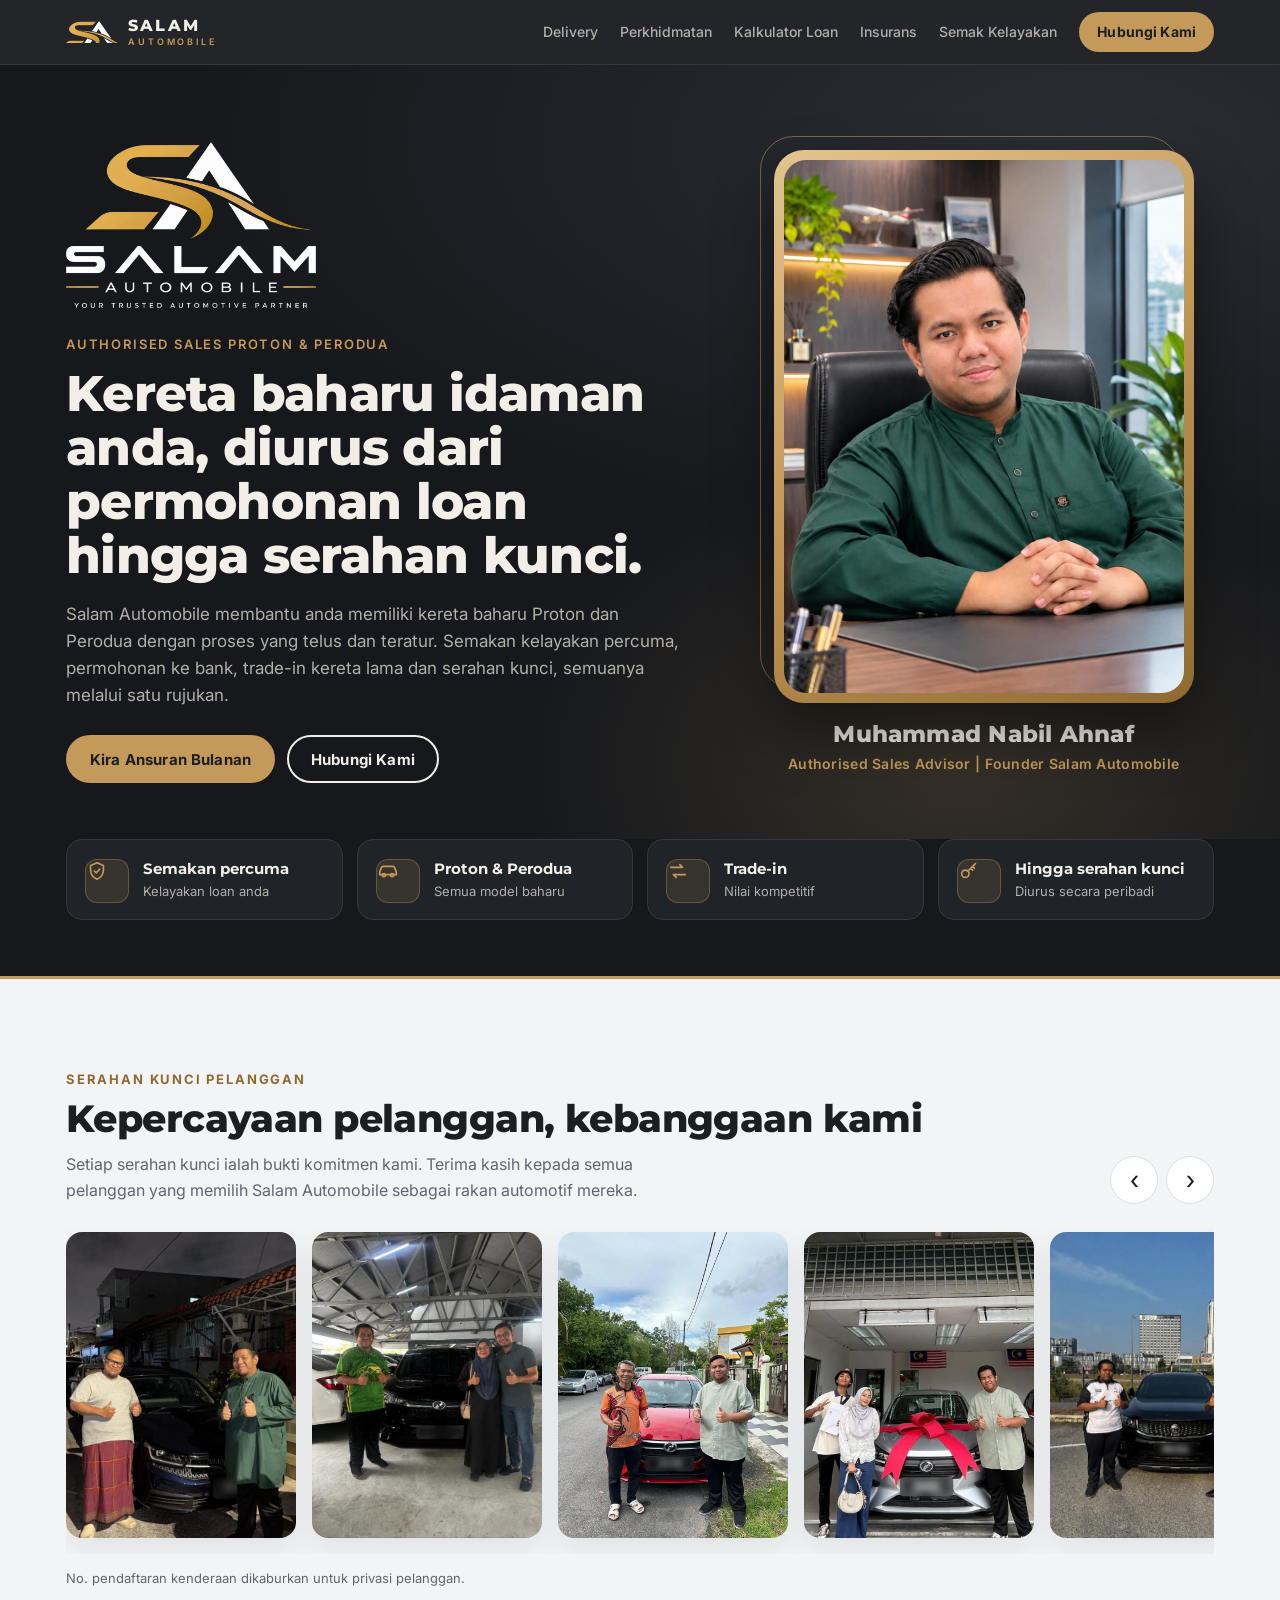
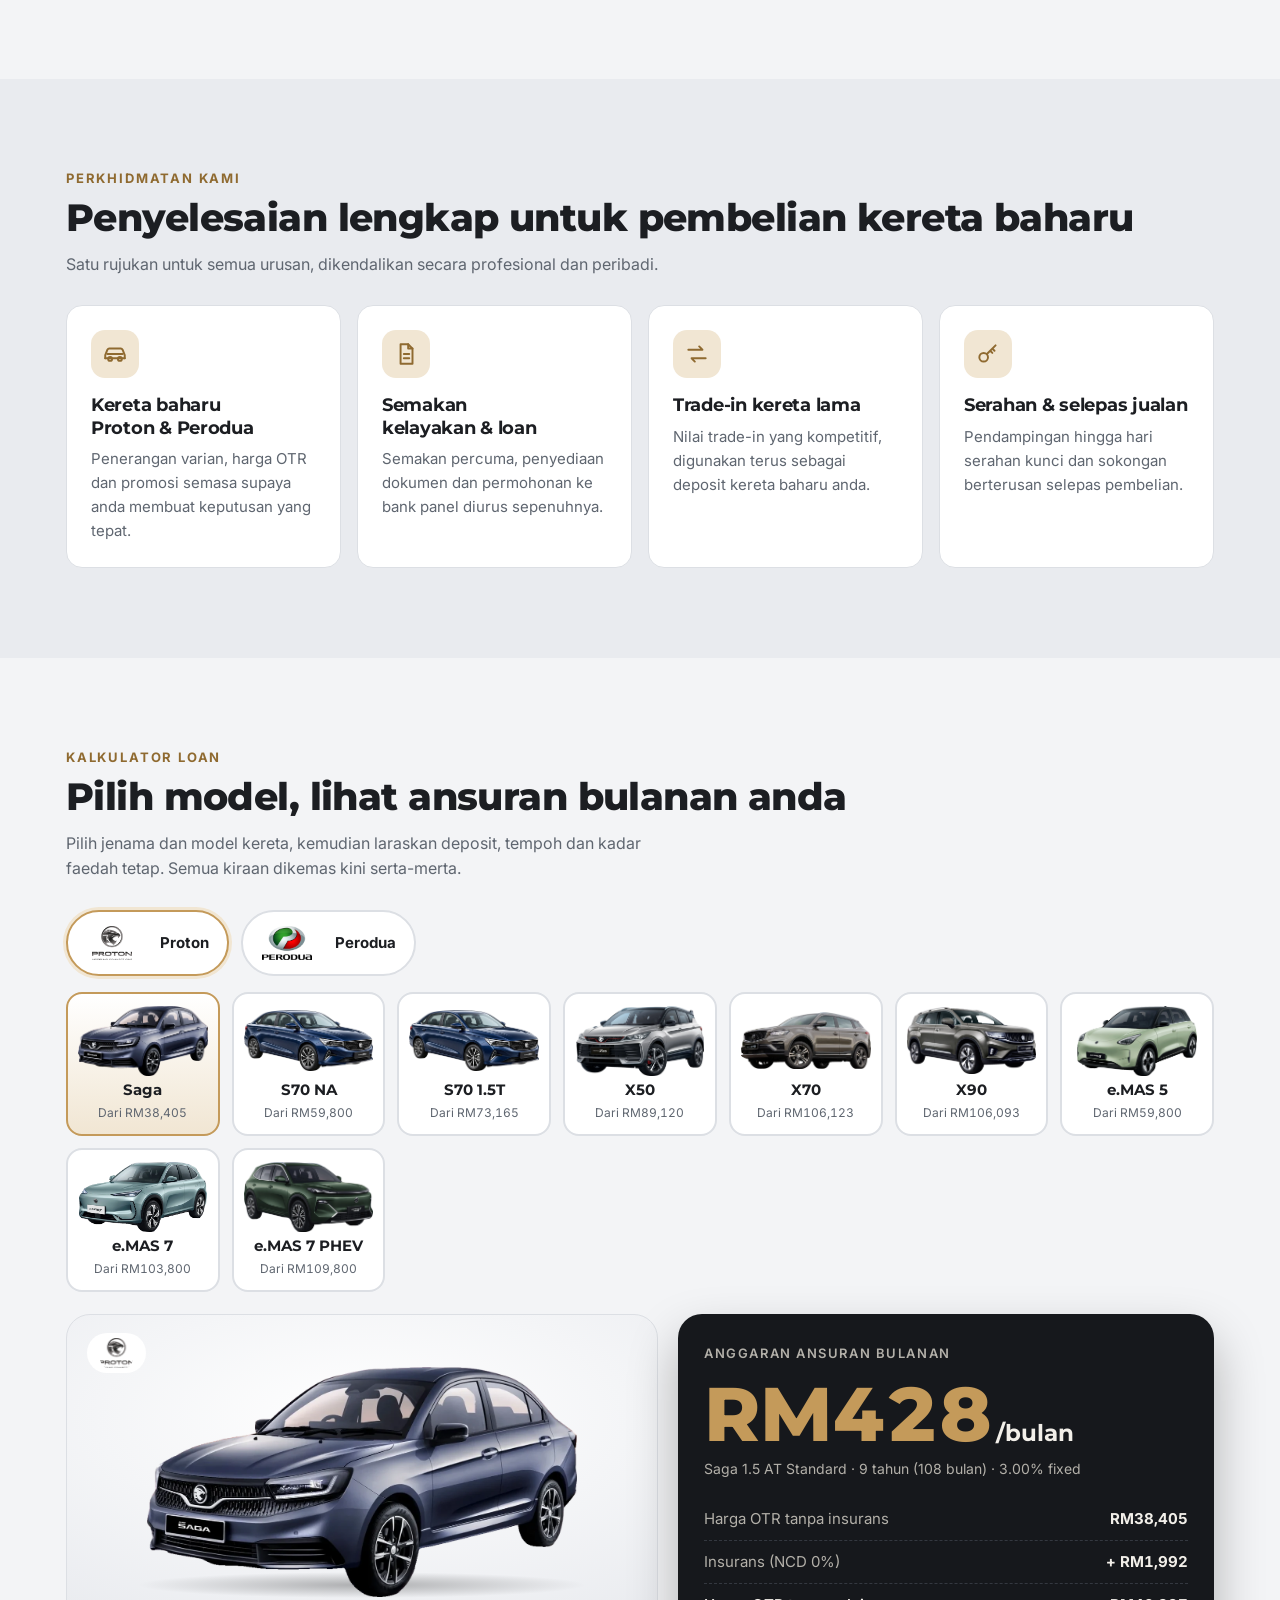
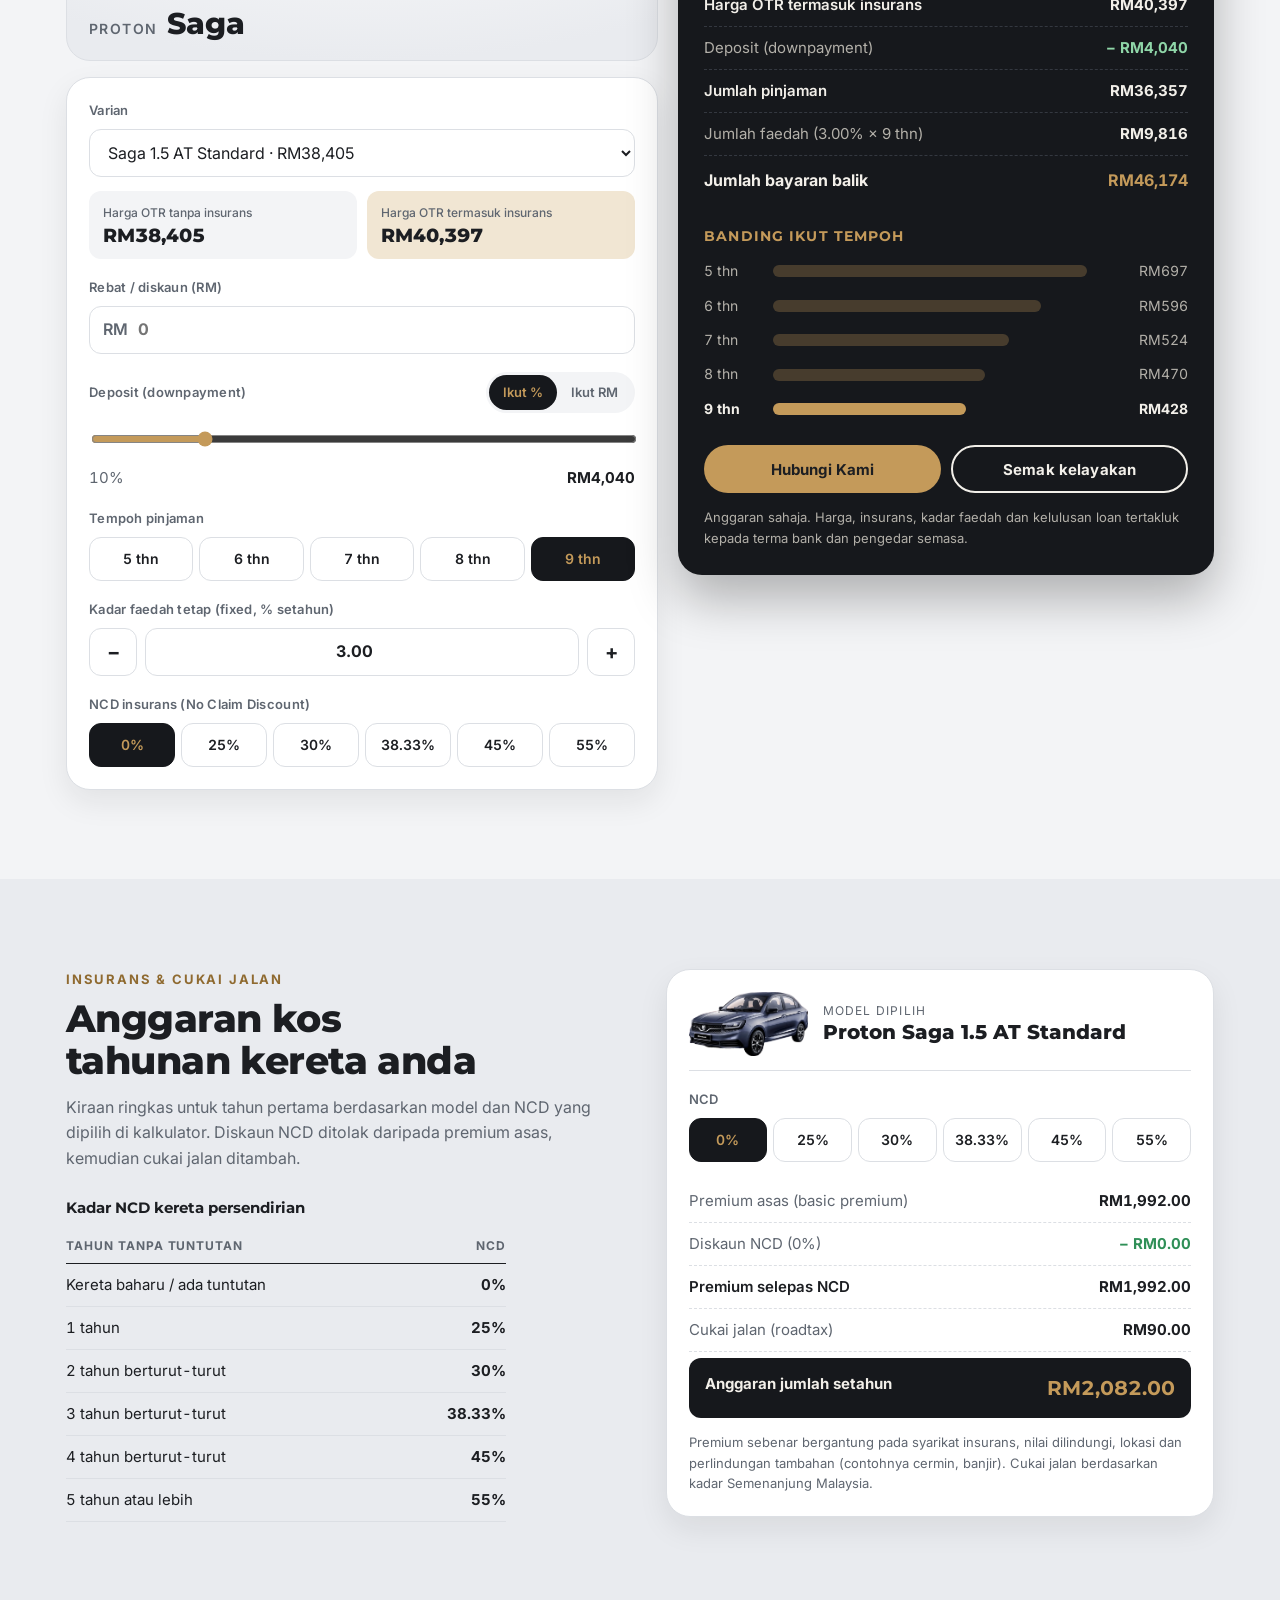
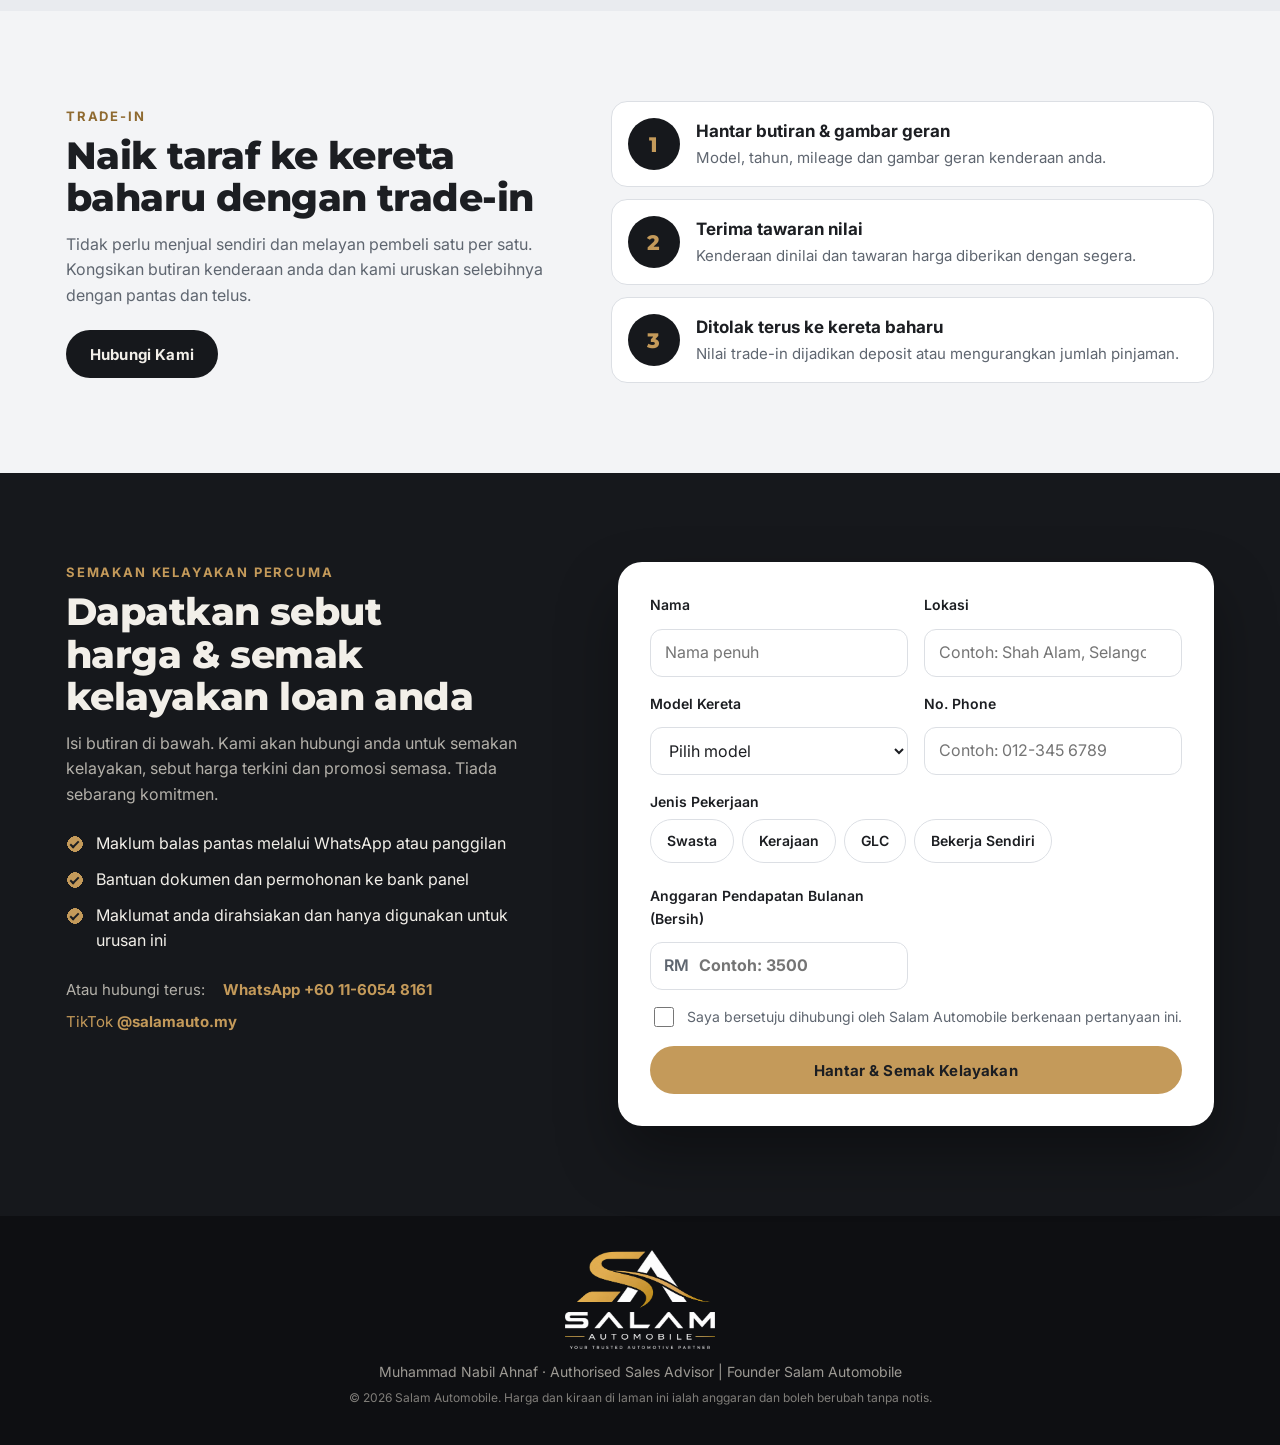
==== commit 73051d53: "Kemas kini hero, kad kelebihan dan input rebat di kalkulator - Tukar teks kepada 'Authorised Sales P" ====
--- a/index.html
+++ b/index.html
@@ -41,7 +41,7 @@
   <div class="wrap hero-in">
     <div class="hero-copy">
       <img class="hero-logo" src="assets/img/brand/logo-salam-light-text.webp" alt="Salam Automobile · Your Trusted Automotive Partner" width="900" height="598">
-      <p class="eyebrow">Authorised Sales Advisor · Proton &amp; Perodua</p>
+      <p class="eyebrow">Authorised Sales Proton &amp; Perodua</p>
       <h1>Kereta baharu idaman anda, diurus dari permohonan loan hingga serahan kunci.</h1>
       <p class="lead">Salam Automobile membantu anda memiliki kereta baharu Proton dan Perodua dengan proses yang telus dan teratur. Semakan kelayakan percuma, permohonan ke bank, trade-in kereta lama dan serahan kunci, semuanya melalui satu rujukan.</p>
       <div class="cta-row">
@@ -61,12 +61,24 @@
   </div>
 </header>
 
-<section class="facts" aria-label="Kelebihan">
+<section class="facts" aria-label="Kelebihan Salam Automobile">
   <div class="wrap facts-in">
-    <div><b>Percuma</b><span>Semakan kelayakan loan</span></div>
-    <div><b>Proton &amp; Perodua</b><span>Kereta baharu, semua model</span></div>
-    <div><b>Trade-in</b><span>Nilai kompetitif kereta lama</span></div>
-    <div><b>Sehingga serahan</b><span>Diurus secara peribadi</span></div>
+    <div class="fact">
+      <span class="fact-ico"><svg viewBox="0 0 24 24" aria-hidden="true"><path d="M12 3l7 3v5c0 4.5-3 8.3-7 10-4-1.7-7-5.5-7-10V6z"/><path d="M9 12l2 2 4-4"/></svg></span>
+      <div><b>Semakan percuma</b><span>Kelayakan loan anda</span></div>
+    </div>
+    <div class="fact">
+      <span class="fact-ico"><svg viewBox="0 0 24 24" aria-hidden="true"><path d="M3 16v-3l2-5a2 2 0 0 1 2-1h10a2 2 0 0 1 2 1l2 5v3"/><path d="M3 16h18"/><circle cx="7.5" cy="16.5" r="1.8"/><circle cx="16.5" cy="16.5" r="1.8"/></svg></span>
+      <div><b>Proton &amp; Perodua</b><span>Semua model baharu</span></div>
+    </div>
+    <div class="fact">
+      <span class="fact-ico"><svg viewBox="0 0 24 24" aria-hidden="true"><path d="M4 8h13l-3-3"/><path d="M20 16H7l3 3"/></svg></span>
+      <div><b>Trade-in</b><span>Nilai kompetitif</span></div>
+    </div>
+    <div class="fact">
+      <span class="fact-ico"><svg viewBox="0 0 24 24" aria-hidden="true"><circle cx="8" cy="15" r="4"/><path d="M11 12l8-8M16 7l2 2M14 9l2 2"/></svg></span>
+      <div><b>Hingga serahan kunci</b><span>Diurus secara peribadi</span></div>
+    </div>
   </div>
 </section>
 
@@ -145,6 +157,9 @@
             <div><span>Harga OTR termasuk insurans</span><b id="pOtrIns">RM0</b></div>
           </div>
 
+          <label class="lbl" for="rebate">Rebat / diskaun (RM)</label>
+          <div class="money"><span>RM</span><input id="rebate" type="number" inputmode="numeric" min="0" step="100" placeholder="0"></div>
+
           <div class="lbl-row">
             <span class="lbl" id="dpLabel">Deposit (downpayment)</span>
             <div class="mini-seg" role="group" aria-labelledby="dpLabel">
--- a/assets/css/style.css
+++ b/assets/css/style.css
@@ -80,7 +80,7 @@
 .nav-links a:hover { color: var(--gold); }
 
 /* Hero */
-.hero { background: radial-gradient(120% 90% at 85% 10%, #2a2d33 0%, var(--night) 60%); color: var(--on-night); position: relative; overflow: hidden; padding-block: clamp(36px, 6vw, 80px); }
+.hero { background: radial-gradient(120% 90% at 85% 10%, #2a2d33 0%, var(--night) 60%); color: var(--on-night); position: relative; overflow: hidden; padding-block: clamp(36px, 6vw, 80px) clamp(32px, 5vw, 56px); }
 .hero::after { content: ""; position: absolute; right: -10%; bottom: -30%; width: 70%; height: 80%; background: radial-gradient(closest-side, rgba(196, 154, 90, .18), transparent); pointer-events: none; }
 .hero-in { display: grid; grid-template-columns: minmax(0, 1.15fr) minmax(0, .85fr); gap: clamp(28px, 5vw, 72px); align-items: center; position: relative; z-index: 1; }
 .hero-logo { width: min(250px, 62%); display: block; margin-bottom: 26px; }
@@ -97,13 +97,14 @@
 .founder strong { font: 800 clamp(19px, 2.2vw, 23px)/1.2 var(--f-display); letter-spacing: .01em; }
 .founder figcaption span { color: var(--gold); font-weight: 600; font-size: 14px; letter-spacing: .02em; }
 
-/* Facts strip */
-.facts { background: var(--gold); color: #1c1e22; }
-.facts-in { display: grid; grid-template-columns: repeat(4, minmax(0, 1fr)); }
-.facts-in div { padding-block: 18px; padding-inline: 12px; text-align: center; border-right: 1px solid rgba(28, 30, 34, .18); display: grid; gap: 2px; }
-.facts-in div:last-child { border-right: 0; }
-.facts b { font: 800 clamp(16px, 2.2vw, 21px)/1.2 var(--f-display); }
-.facts span { font-size: 13px; font-weight: 500; }
+/* Facts strip: continues the dark hero as four equal cards */
+.facts { background: var(--night); color: var(--on-night); padding-block: 0 clamp(32px, 5vw, 56px); border-bottom: 3px solid var(--gold); }
+.facts-in { display: grid; grid-template-columns: repeat(4, minmax(0, 1fr)); gap: 14px; }
+.fact { display: grid; grid-template-columns: 44px minmax(0, 1fr); gap: 14px; align-items: center; background: var(--night-2); border: 1px solid var(--night-line); border-radius: var(--r-md); padding: 16px 18px; }
+.fact-ico { width: 44px; height: 44px; border-radius: 12px; display: grid; place-items: center; background: rgba(196, 154, 90, .14); border: 1px solid rgba(196, 154, 90, .35); }
+.fact-ico svg { width: 22px; height: 22px; fill: none; stroke: var(--gold); stroke-width: 1.8; stroke-linecap: round; stroke-linejoin: round; }
+.fact b { display: block; font: 700 15px/1.25 var(--f-display); color: var(--on-night); }
+.fact span { display: block; font-size: 13px; line-height: 1.4; color: var(--on-night-mute); margin-top: 3px; }
 
 /* Sections */
 .band { padding-block: clamp(52px, 7vw, 92px); }
@@ -285,6 +286,7 @@
 .foot .small { font-size: 12px; opacity: .8; }
 
 @media (max-width: 980px) {
+  .facts-in { grid-template-columns: repeat(2, minmax(0, 1fr)); }
   .services { grid-template-columns: repeat(2, minmax(0, 1fr)); }
   .calc, .ins, .trade, .form-wrap { grid-template-columns: minmax(0, 1fr); }
   .slip { position: static; }
@@ -294,9 +296,9 @@
 @media (max-width: 720px) {
   .hero-in { grid-template-columns: minmax(0, 1fr); }
   .founder { width: min(100%, 360px); }
-  .facts-in { grid-template-columns: repeat(2, minmax(0, 1fr)); }
-  .facts-in div:nth-child(2) { border-right: 0; }
-  .facts-in div:nth-child(-n+2) { border-bottom: 1px solid rgba(28, 30, 34, .18); }
+  .facts-in { grid-template-columns: repeat(2, minmax(0, 1fr)); gap: 10px; }
+  .fact { grid-template-columns: minmax(0, 1fr); align-content: start; gap: 10px; padding: 14px; }
+  .fact-ico { width: 38px; height: 38px; border-radius: 10px; }
   .lead-form { grid-template-columns: minmax(0, 1fr); }
   .seg-wrap { grid-template-columns: repeat(3, minmax(0, 1fr)); }
   .stage-car { height: 180px; }
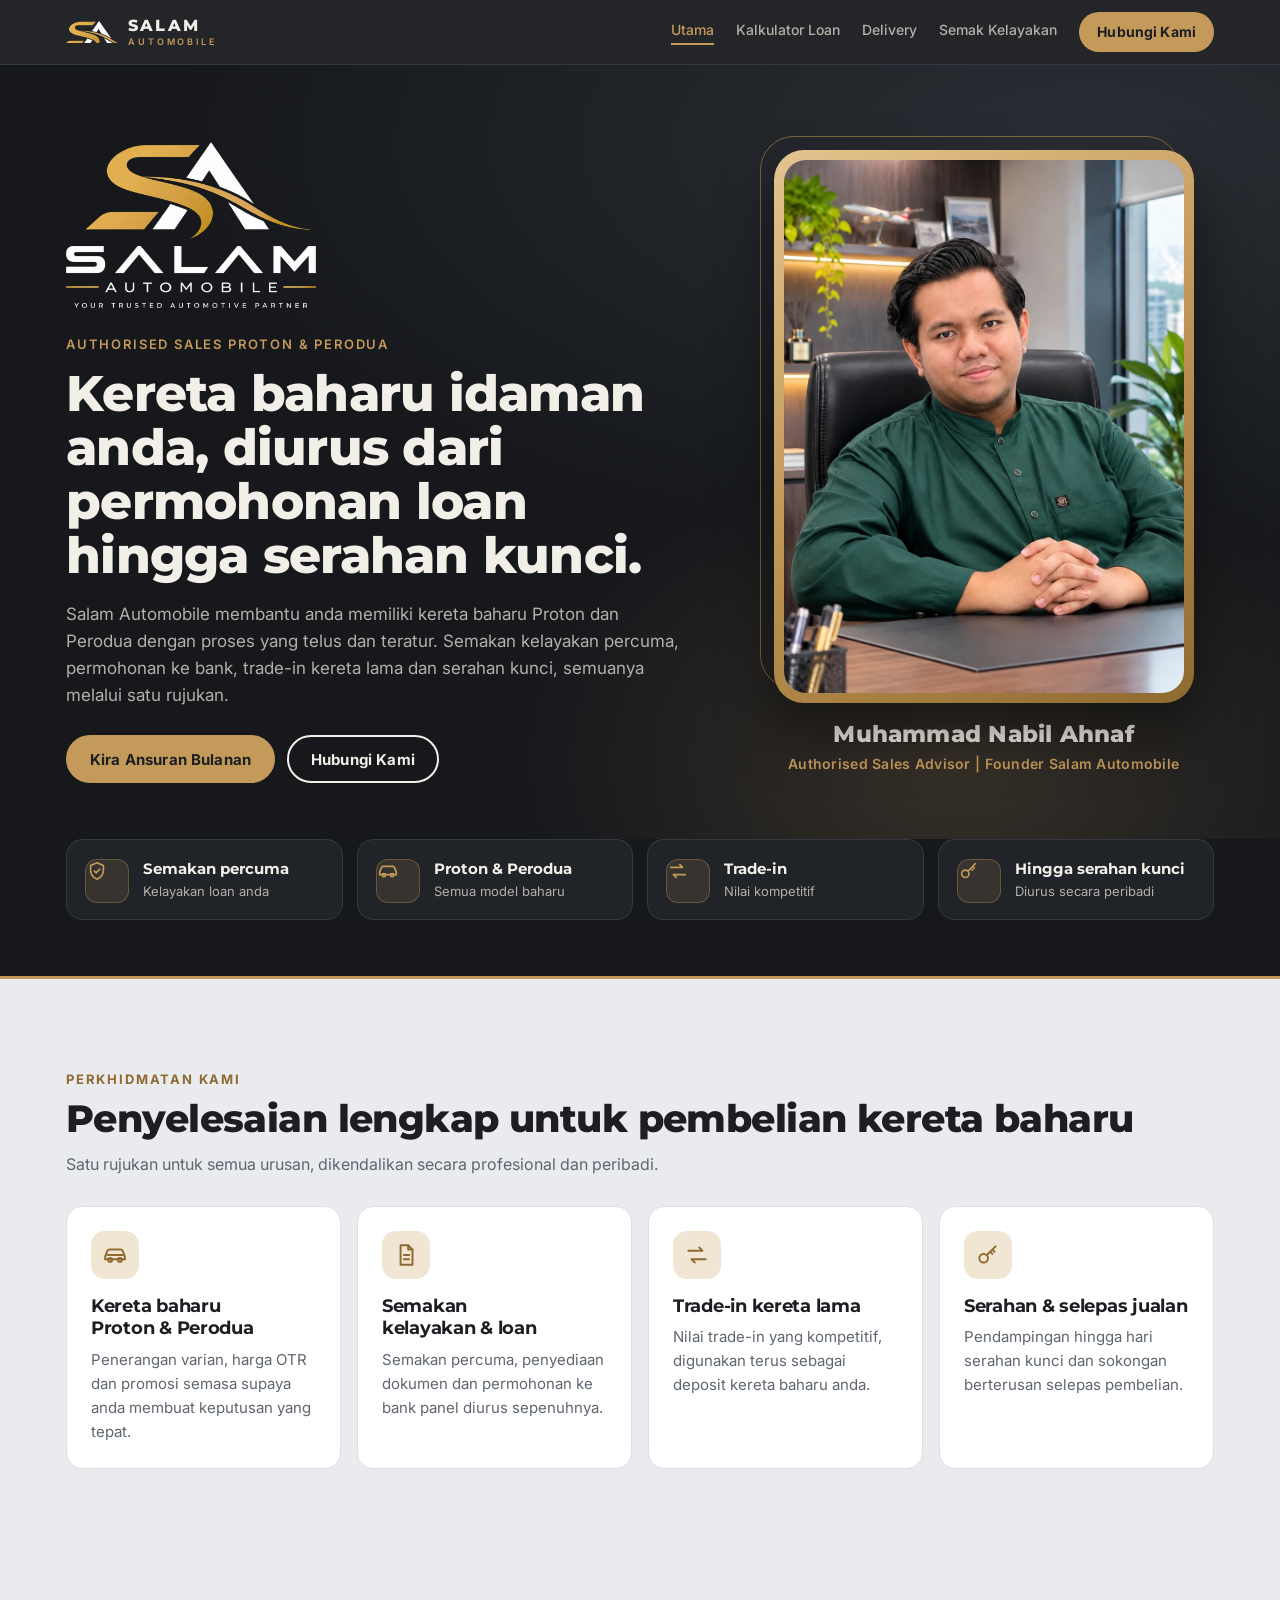
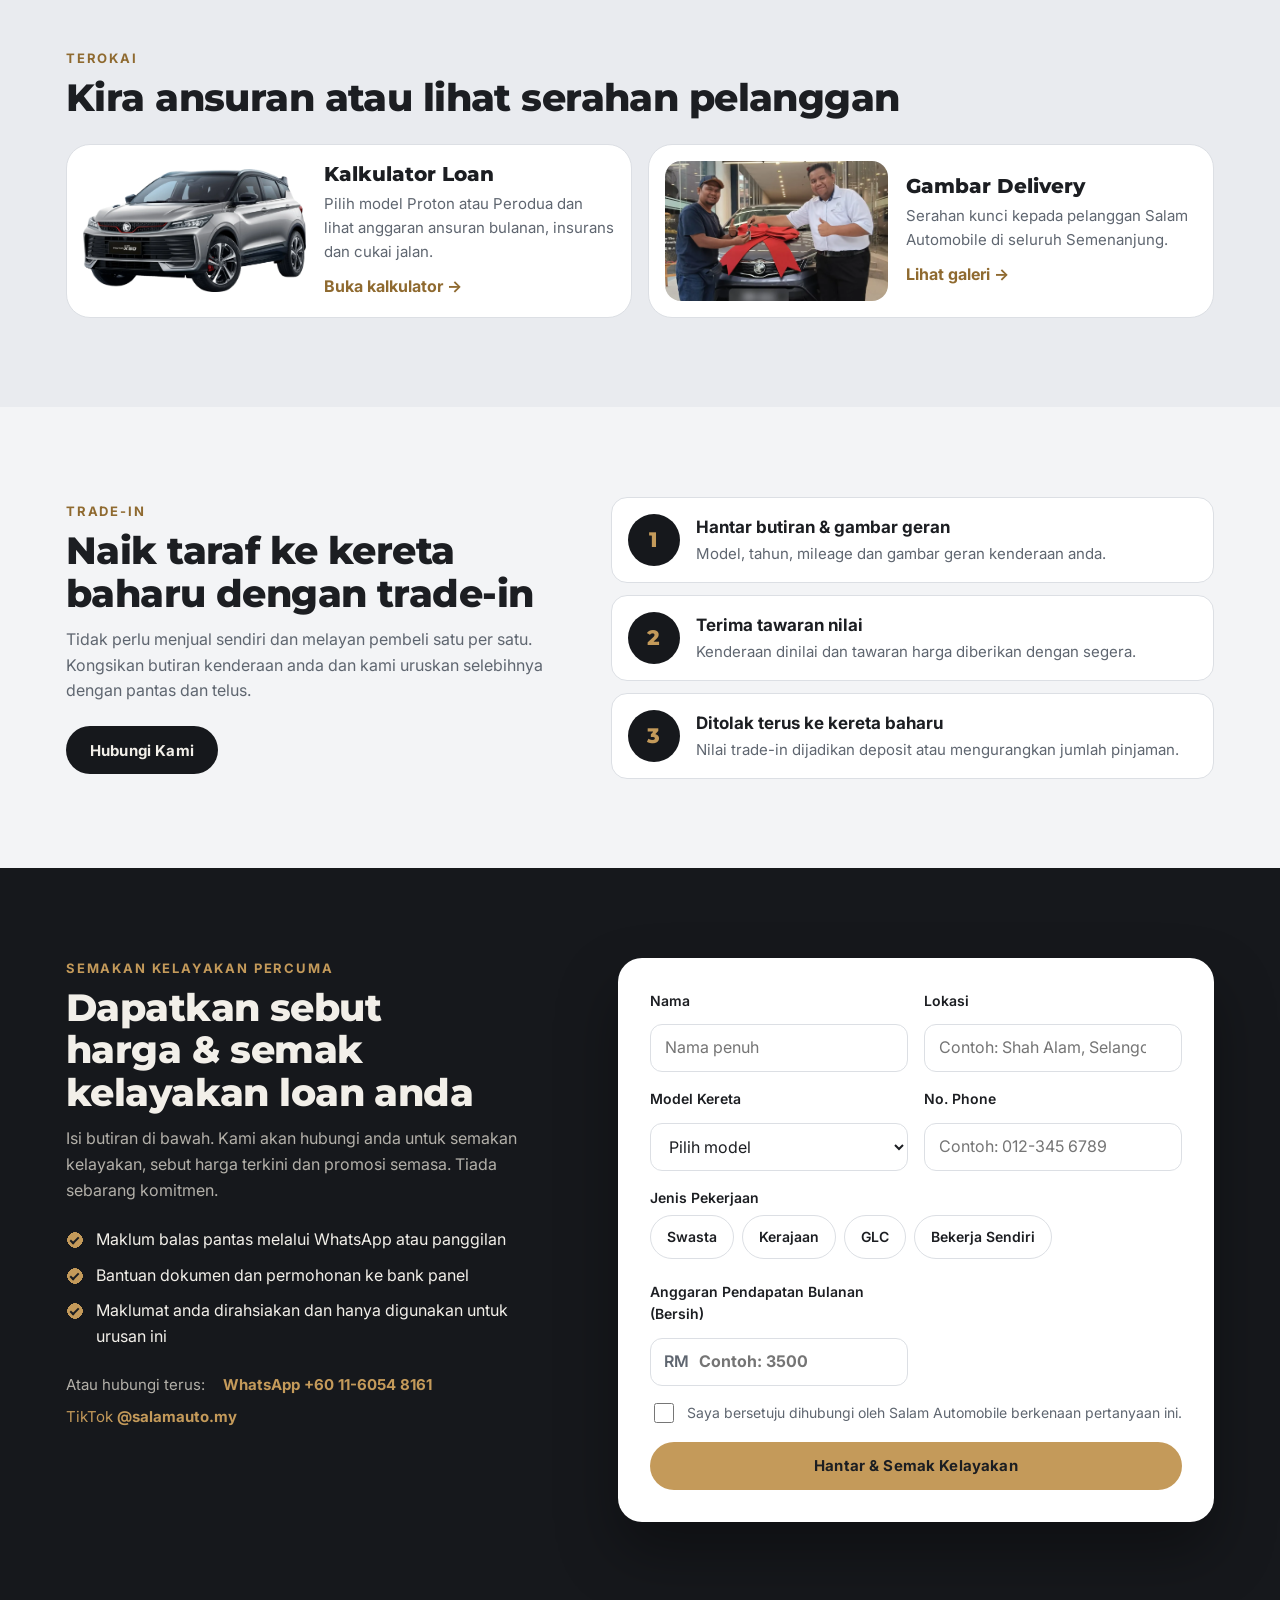
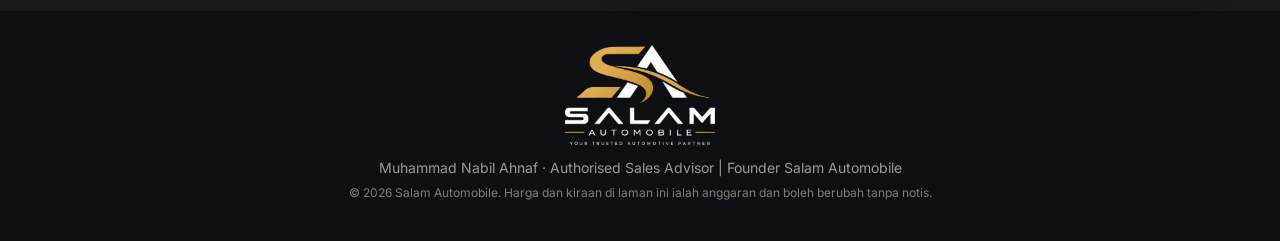
==== commit 8dba472d: "Pecahkan website kepada 3 halaman dan buang jumlah faedah/bayaran balik - index.html (Utama), kalkul" ====
--- a/index.html
+++ b/index.html
@@ -5,7 +5,7 @@
 <meta name="viewport" content="width=device-width, initial-scale=1, viewport-fit=cover">
 <title>Salam Automobile</title>
 <meta name="claude:viewport-fit-sides" content="cover">
-<meta name="description" content="Salam Automobile – Authorised Sales Advisor Proton & Perodua. Kira ansuran bulanan, anggaran insurans & cukai jalan, dan semak kelayakan loan secara percuma.">
+<meta name="description" content="Salam Automobile – Authorised Sales Proton & Perodua. Semakan kelayakan loan percuma, trade-in dan urusan kereta baharu hingga serahan kunci.">
 <meta name="theme-color" content="#16181c">
 <meta property="og:title" content="Salam Automobile · Proton & Perodua">
 <meta property="og:description" content="Kira ansuran kereta baharu Proton & Perodua dan semak kelayakan loan secara percuma.">
@@ -18,25 +18,28 @@
 <link rel="stylesheet" href="assets/css/style.css">
 </head>
 <body>
-<a class="skip" href="#kalkulator">Terus ke kalkulator</a>
+<script>
+  (function () { var h = location.hash; if (h === "#kalkulator" || h === "#insurans") location.replace("kalkulator.html" + h); else if (h === "#delivery") location.replace("delivery.html"); })();
+</script>
+<a class="skip" href="#main">Terus ke kandungan</a>
 
 <nav class="nav" aria-label="Menu utama">
   <div class="wrap nav-in">
-    <a class="nav-brand" href="#top" aria-label="Salam Automobile, ke atas">
+    <a class="nav-brand" href="index.html" aria-label="Salam Automobile, halaman utama">
       <img src="assets/img/brand/mark-salam.webp" alt="" width="400" height="173">
       <span>SALAM<small>AUTOMOBILE</small></span>
     </a>
     <div class="nav-links">
-      <a href="#delivery">Delivery</a>
-      <a href="#servis">Perkhidmatan</a>
-      <a href="#kalkulator">Kalkulator Loan</a>
-      <a href="#insurans">Insurans</a>
+      <a href="index.html" aria-current="page">Utama</a>
+      <a href="kalkulator.html">Kalkulator Loan</a>
+      <a href="delivery.html">Delivery</a>
       <a href="#borang">Semak Kelayakan</a>
     </div>
     <a class="btn btn-gold btn-sm js-wa" href="#borang" target="_blank" rel="noopener">Hubungi Kami</a>
   </div>
 </nav>
 
+<main id="main">
 <header class="hero" id="top">
   <div class="wrap hero-in">
     <div class="hero-copy">
@@ -45,7 +48,7 @@
       <h1>Kereta baharu idaman anda, diurus dari permohonan loan hingga serahan kunci.</h1>
       <p class="lead">Salam Automobile membantu anda memiliki kereta baharu Proton dan Perodua dengan proses yang telus dan teratur. Semakan kelayakan percuma, permohonan ke bank, trade-in kereta lama dan serahan kunci, semuanya melalui satu rujukan.</p>
       <div class="cta-row">
-        <a class="btn btn-gold" href="#kalkulator">Kira Ansuran Bulanan</a>
+        <a class="btn btn-gold" href="kalkulator.html">Kira Ansuran Bulanan</a>
         <a class="btn btn-ghost js-wa" href="#borang" target="_blank" rel="noopener">Hubungi Kami</a>
       </div>
     </div>
@@ -79,24 +82,6 @@
       <span class="fact-ico"><svg viewBox="0 0 24 24" aria-hidden="true"><circle cx="8" cy="15" r="4"/><path d="M11 12l8-8M16 7l2 2M14 9l2 2"/></svg></span>
       <div><b>Hingga serahan kunci</b><span>Diurus secara peribadi</span></div>
     </div>
-  </div>
-</section>
-
-<section class="band" id="delivery">
-  <div class="wrap">
-    <div class="head">
-      <div>
-        <p class="kick">Serahan kunci pelanggan</p>
-        <h2>Kepercayaan pelanggan, kebanggaan kami</h2>
-        <p class="sub">Setiap serahan kunci ialah bukti komitmen kami. Terima kasih kepada semua pelanggan yang memilih Salam Automobile sebagai rakan automotif mereka.</p>
-      </div>
-      <div class="arrows">
-        <button type="button" id="galPrev" aria-label="Gambar sebelumnya">&#8249;</button>
-        <button type="button" id="galNext" aria-label="Gambar seterusnya">&#8250;</button>
-      </div>
-    </div>
-    <div class="gallery" id="gallery" tabindex="0" aria-label="Galeri serahan kereta"></div>
-    <p class="note">No. pendaftaran kenderaan dikaburkan untuk privasi pelanggan.</p>
   </div>
 </section>
 
@@ -130,127 +115,19 @@
   </div>
 </section>
 
-<section class="band" id="kalkulator">
+<section class="band band-alt" id="terokai">
   <div class="wrap">
-    <p class="kick">Kalkulator loan</p>
-    <h2>Pilih model, lihat ansuran bulanan anda</h2>
-    <p class="sub">Pilih jenama dan model kereta, kemudian laraskan deposit, tempoh dan kadar faedah tetap. Semua kiraan dikemas kini serta-merta.</p>
-
-    <div class="brand-tabs" id="brandTabs" role="tablist" aria-label="Pilih jenama"></div>
-    <div class="model-grid" id="modelGrid" aria-label="Pilih model"></div>
-
-    <div class="calc">
-      <div class="calc-left">
-        <div class="stage" id="stage">
-          <img class="stage-logo" id="stageLogo" src="assets/img/brand/logo-proton-dark.webp" alt="">
-          <img class="stage-car" id="stageCar" src="assets/img/cars/proton-saga.webp" alt="">
-          <div class="stage-floor" aria-hidden="true"></div>
-          <div class="stage-name"><span id="stageBrand">Proton</span><strong id="stageModel">Saga</strong></div>
-        </div>
-
-        <div class="card settings">
-          <label class="lbl" for="variant">Varian</label>
-          <select id="variant"></select>
-
-          <div class="price-pair">
-            <div><span>Harga OTR tanpa insurans</span><b id="pOtr">RM0</b></div>
-            <div><span>Harga OTR termasuk insurans</span><b id="pOtrIns">RM0</b></div>
-          </div>
-
-          <label class="lbl" for="rebate">Rebat / diskaun (RM)</label>
-          <div class="money"><span>RM</span><input id="rebate" type="number" inputmode="numeric" min="0" step="100" placeholder="0"></div>
-
-          <div class="lbl-row">
-            <span class="lbl" id="dpLabel">Deposit (downpayment)</span>
-            <div class="mini-seg" role="group" aria-labelledby="dpLabel">
-              <button type="button" id="dpModePct" aria-pressed="true">Ikut %</button>
-              <button type="button" id="dpModeRm" aria-pressed="false">Ikut RM</button>
-            </div>
-          </div>
-          <div id="dpPctBox">
-            <input id="dpPct" type="range" min="0" max="50" step="1" aria-label="Peratus deposit">
-            <div class="range-val"><span id="dpPctTxt">10%</span><b id="dpPctRm">RM0</b></div>
-          </div>
-          <div id="dpRmBox" hidden>
-            <div class="money"><span>RM</span><input id="dpRm" type="number" inputmode="numeric" min="0" step="100" aria-label="Deposit dalam RM"></div>
-            <div class="range-val"><span id="dpRmPct">0% daripada harga</span></div>
-          </div>
-
-          <span class="lbl" id="yrsLabel">Tempoh pinjaman</span>
-          <div class="seg" id="years" role="group" aria-labelledby="yrsLabel"></div>
-
-          <label class="lbl" for="rate">Kadar faedah tetap (fixed, % setahun)</label>
-          <div class="stepper">
-            <button type="button" id="rateDown" aria-label="Kurangkan kadar">&minus;</button>
-            <input id="rate" type="number" inputmode="decimal" step="0.05" min="0" max="15">
-            <button type="button" id="rateUp" aria-label="Tambah kadar">+</button>
-          </div>
-
-          <span class="lbl" id="ncdLabel">NCD insurans (No Claim Discount)</span>
-          <div class="seg seg-wrap" id="ncd" role="group" aria-labelledby="ncdLabel"></div>
-        </div>
-      </div>
-
-      <div class="slip" aria-live="polite">
-        <span class="slip-lbl">Anggaran ansuran bulanan</span>
-        <div class="big" id="monthly">RM0</div>
-        <div class="slip-meta" id="slipMeta"></div>
-        <dl class="rows">
-          <div><dt>Harga OTR tanpa insurans</dt><dd id="rOtr"></dd></div>
-          <div><dt id="rInsLbl">Insurans</dt><dd id="rIns"></dd></div>
-          <div class="sum"><dt>Harga OTR termasuk insurans</dt><dd id="rOtrIns"></dd></div>
-          <div id="rRebateRow" class="minus"><dt>Rebat / diskaun</dt><dd id="rRebate"></dd></div>
-          <div class="minus"><dt>Deposit (downpayment)</dt><dd id="rDp"></dd></div>
-          <div class="sum"><dt>Jumlah pinjaman</dt><dd id="rLoan"></dd></div>
-          <div><dt id="rIntLbl">Jumlah faedah</dt><dd id="rInt"></dd></div>
-          <div class="total"><dt>Jumlah bayaran balik</dt><dd id="rTotal"></dd></div>
-        </dl>
-        <h3>Banding ikut tempoh</h3>
-        <div class="bars" id="bars"></div>
-        <div class="slip-cta">
-          <a class="btn btn-gold js-wa-calc" href="#borang" target="_blank" rel="noopener">Hubungi Kami</a>
-          <a class="btn btn-ghost" href="#borang" id="toForm">Semak kelayakan</a>
-        </div>
-        <p class="note">Anggaran sahaja. Harga, insurans, kadar faedah dan kelulusan loan tertakluk kepada terma bank dan pengedar semasa.</p>
-      </div>
-    </div>
-  </div>
-</section>
-
-<section class="band band-alt" id="insurans">
-  <div class="wrap ins">
-    <div class="ins-copy">
-      <p class="kick">Insurans &amp; cukai jalan</p>
-      <h2>Anggaran kos tahunan kereta anda</h2>
-      <p class="sub">Kiraan ringkas untuk tahun pertama berdasarkan model dan NCD yang dipilih di kalkulator. Diskaun NCD ditolak daripada premium asas, kemudian cukai jalan ditambah.</p>
-      <table class="ncd-table">
-        <caption>Kadar NCD kereta persendirian</caption>
-        <thead><tr><th scope="col">Tahun tanpa tuntutan</th><th scope="col">NCD</th></tr></thead>
-        <tbody>
-          <tr><td>Kereta baharu / ada tuntutan</td><td>0%</td></tr>
-          <tr><td>1 tahun</td><td>25%</td></tr>
-          <tr><td>2 tahun berturut-turut</td><td>30%</td></tr>
-          <tr><td>3 tahun berturut-turut</td><td>38.33%</td></tr>
-          <tr><td>4 tahun berturut-turut</td><td>45%</td></tr>
-          <tr><td>5 tahun atau lebih</td><td>55%</td></tr>
-        </tbody>
-      </table>
-    </div>
-    <div class="card ins-card" aria-live="polite">
-      <div class="ins-head">
-        <img id="insCar" src="assets/img/cars/proton-saga.webp" alt="">
-        <div><span>Model dipilih</span><strong id="insModel">Saga</strong></div>
-      </div>
-      <span class="lbl" id="ncd2Label">NCD</span>
-      <div class="seg seg-wrap" id="ncd2" role="group" aria-labelledby="ncd2Label"></div>
-      <dl class="ins-rows">
-        <div><dt>Premium asas (basic premium)</dt><dd id="iBasic"></dd></div>
-        <div class="minus"><dt id="iNcdLbl">Diskaun NCD</dt><dd id="iNcd"></dd></div>
-        <div class="sum"><dt>Premium selepas NCD</dt><dd id="iNet"></dd></div>
-        <div><dt>Cukai jalan (roadtax)</dt><dd id="iRoad"></dd></div>
-        <div class="total"><dt>Anggaran jumlah setahun</dt><dd id="iTotal"></dd></div>
-      </dl>
-      <p class="note">Premium sebenar bergantung pada syarikat insurans, nilai dilindungi, lokasi dan perlindungan tambahan (contohnya cermin, banjir). Cukai jalan berdasarkan kadar Semenanjung Malaysia.</p>
+    <p class="kick">Terokai</p>
+    <h2>Kira ansuran atau lihat serahan pelanggan</h2>
+    <div class="explore">
+      <a class="explore-card" href="kalkulator.html">
+        <img src="assets/img/cars/proton-x50.webp" alt="" width="1100" height="605" loading="lazy">
+        <div><b>Kalkulator Loan</b><span>Pilih model Proton atau Perodua dan lihat anggaran ansuran bulanan, insurans dan cukai jalan.</span><em>Buka kalkulator →</em></div>
+      </a>
+      <a class="explore-card" href="delivery.html">
+        <img src="assets/img/delivery/delivery-09.webp" alt="" width="963" height="1280" loading="lazy" class="photo">
+        <div><b>Gambar Delivery</b><span>Serahan kunci kepada pelanggan Salam Automobile di seluruh Semenanjung.</span><em>Lihat galeri →</em></div>
+      </a>
     </div>
   </div>
 </section>
@@ -338,6 +215,7 @@
     </form>
   </div>
 </section>
+</main>
 
 <footer class="foot">
   <div class="wrap foot-in">
@@ -347,11 +225,6 @@
   </div>
 </footer>
 
-<dialog class="lightbox" id="lightbox" aria-label="Gambar delivery">
-  <img id="lbImg" src="" alt="Serahan kereta kepada pelanggan Salam Automobile">
-  <button type="button" class="lb-close" id="lbClose" aria-label="Tutup">&times;</button>
-</dialog>
-
 <script src="assets/js/settings.js"></script>
 <script src="assets/js/data.js"></script>
 <script src="assets/js/app.js"></script>
--- a/assets/css/style.css
+++ b/assets/css/style.css
@@ -43,7 +43,7 @@
 }
 
 *, *::before, *::after { box-sizing: border-box; }
-html { scroll-behavior: smooth; scroll-padding-top: 76px; -webkit-text-size-adjust: 100%; }
+html { scroll-behavior: smooth; scroll-padding-top: 110px; -webkit-text-size-adjust: 100%; }
 body { margin: 0; background: var(--paper); color: var(--ink); font: 16px/1.6 var(--f-body); overflow-x: clip; }
 body::before { content: ""; position: fixed; inset: 0 0 auto; height: env(safe-area-inset-top, 0px); z-index: 30; background: var(--night); }
 img { max-width: 100%; height: auto; }
@@ -78,6 +78,18 @@
 .nav-links { display: flex; gap: 22px; margin-left: auto; font-size: 14px; font-weight: 500; }
 .nav-links a { text-decoration: none; color: var(--on-night-mute); }
 .nav-links a:hover { color: var(--gold); }
+.nav-links a[aria-current="page"] { color: var(--gold); box-shadow: inset 0 -2px 0 var(--gold); padding-bottom: 4px; }
+.page-first { padding-top: clamp(36px, 5vw, 64px); }
+
+/* Home: links to the other pages */
+.explore { display: grid; grid-template-columns: repeat(2, minmax(0, 1fr)); gap: 16px; margin-top: 24px; }
+.explore-card { display: grid; grid-template-columns: 42% minmax(0, 1fr); gap: 18px; align-items: center; text-decoration: none; background: var(--card); border: 1px solid var(--line); border-radius: var(--r-lg); padding: 16px; transition: border-color .15s, transform .15s; }
+.explore-card:hover { border-color: var(--gold); transform: translateY(-2px); }
+.explore-card img { width: 100%; height: 140px; object-fit: contain; }
+.explore-card img.photo { object-fit: cover; border-radius: var(--r-md); }
+.explore-card b { display: block; font: 800 20px var(--f-display); margin-bottom: 6px; }
+.explore-card span { display: block; color: var(--mute); font-size: 15px; }
+.explore-card em { display: inline-block; margin-top: 10px; font-style: normal; font-weight: 700; color: var(--gold-ink); }
 
 /* Hero */
 .hero { background: radial-gradient(120% 90% at 85% 10%, #2a2d33 0%, var(--night) 60%); color: var(--on-night); position: relative; overflow: hidden; padding-block: clamp(36px, 6vw, 80px) clamp(32px, 5vw, 56px); }
@@ -290,8 +302,11 @@
   .services { grid-template-columns: repeat(2, minmax(0, 1fr)); }
   .calc, .ins, .trade, .form-wrap { grid-template-columns: minmax(0, 1fr); }
   .slip { position: static; }
-  .nav-links { display: none; }
+  .nav-in { flex-wrap: wrap; row-gap: 0; }
   .nav-in > .btn { margin-left: auto; }
+  .nav-links { order: 3; width: 100%; margin-left: 0; gap: 16px; font-size: 13px; justify-content: space-between; overflow-x: auto; white-space: nowrap; padding: 4px 0 10px; scrollbar-width: none; }
+  .nav-links::-webkit-scrollbar { display: none; }
+  .explore { grid-template-columns: minmax(0, 1fr); }
 }
 @media (max-width: 720px) {
   .hero-in { grid-template-columns: minmax(0, 1fr); }
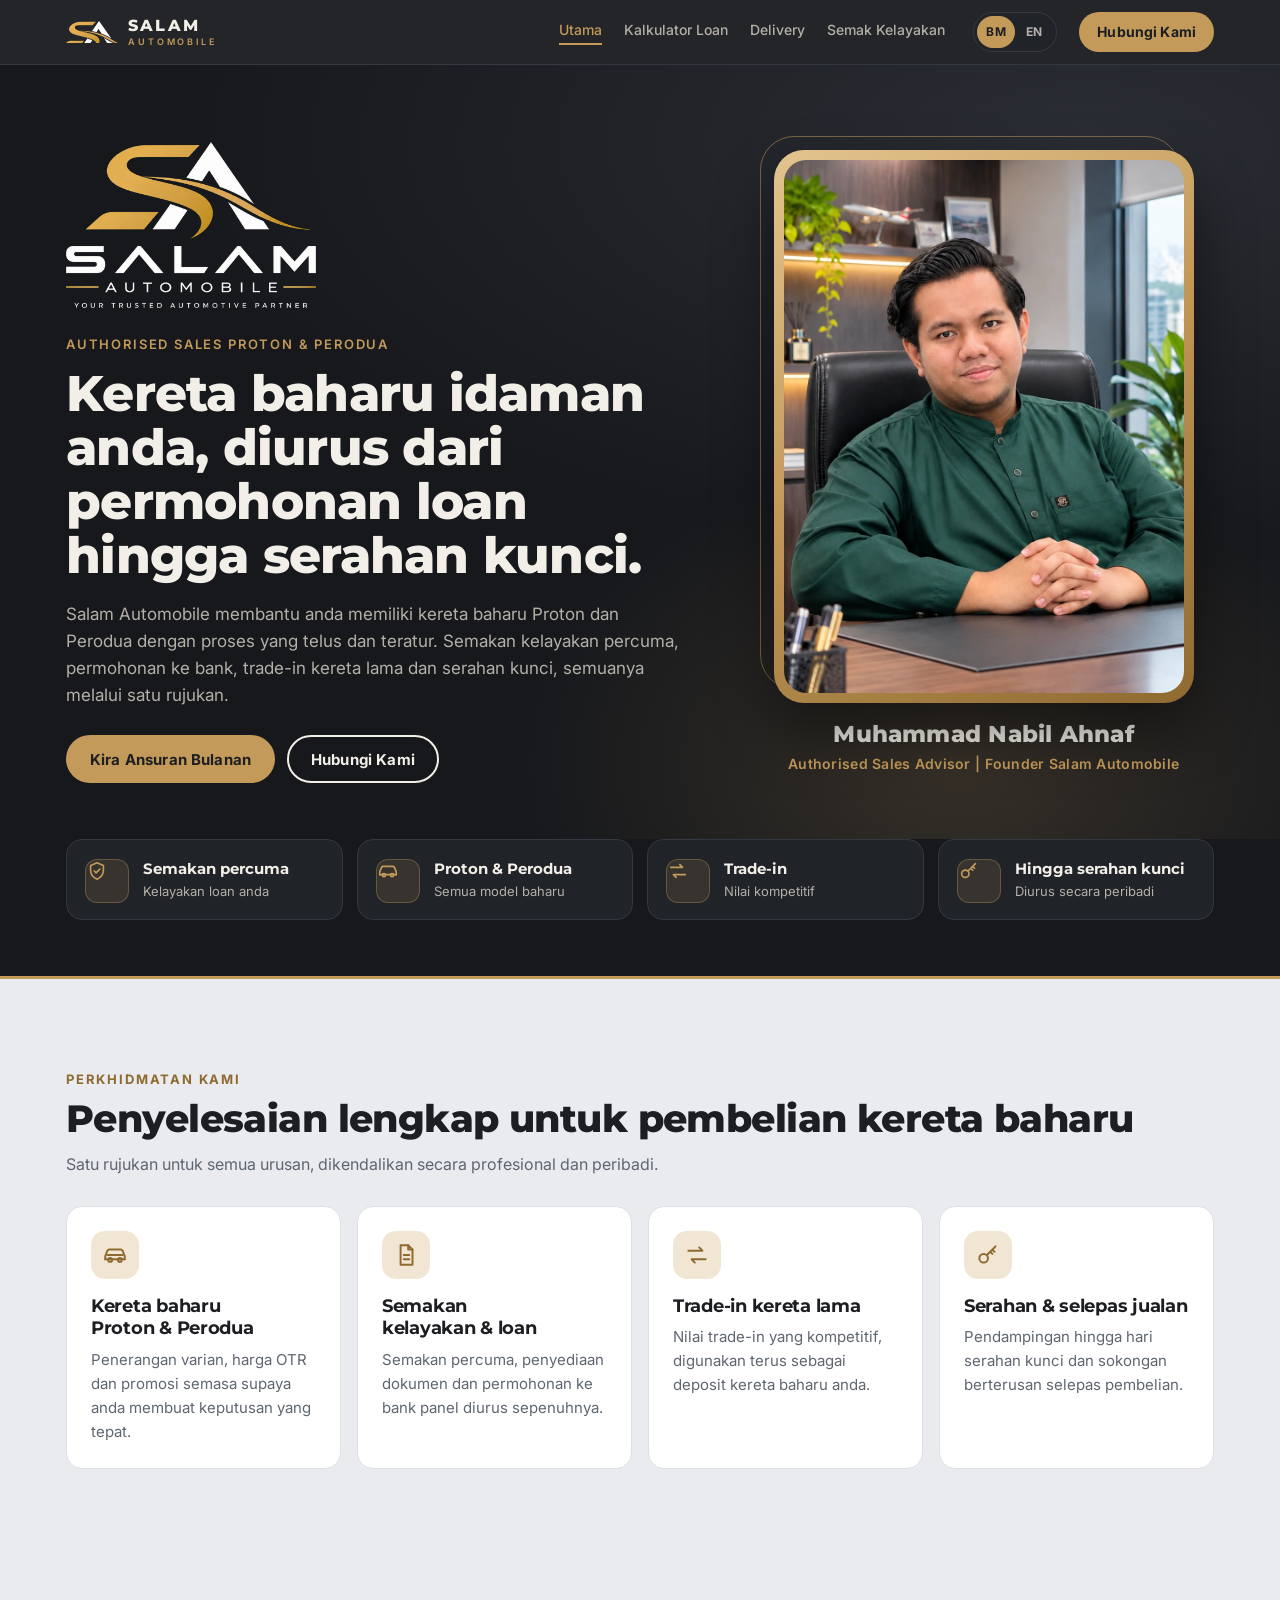
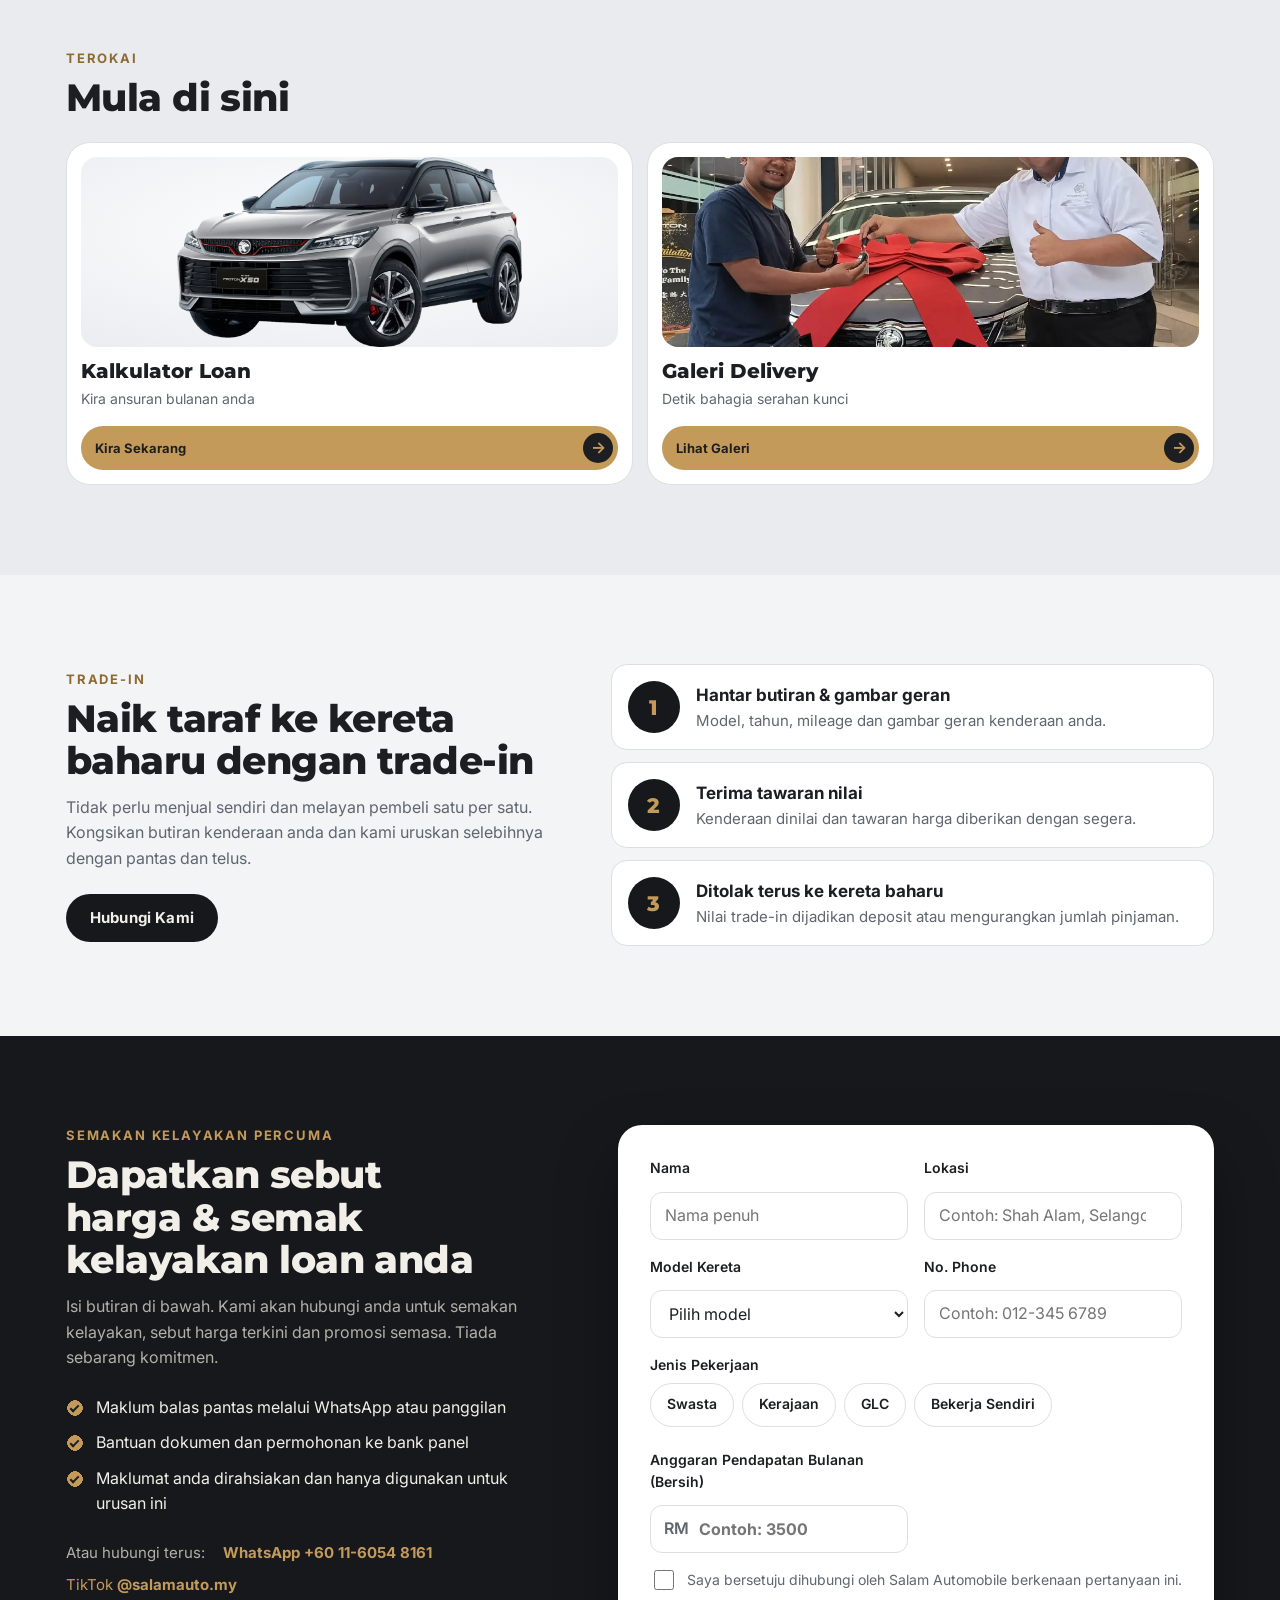
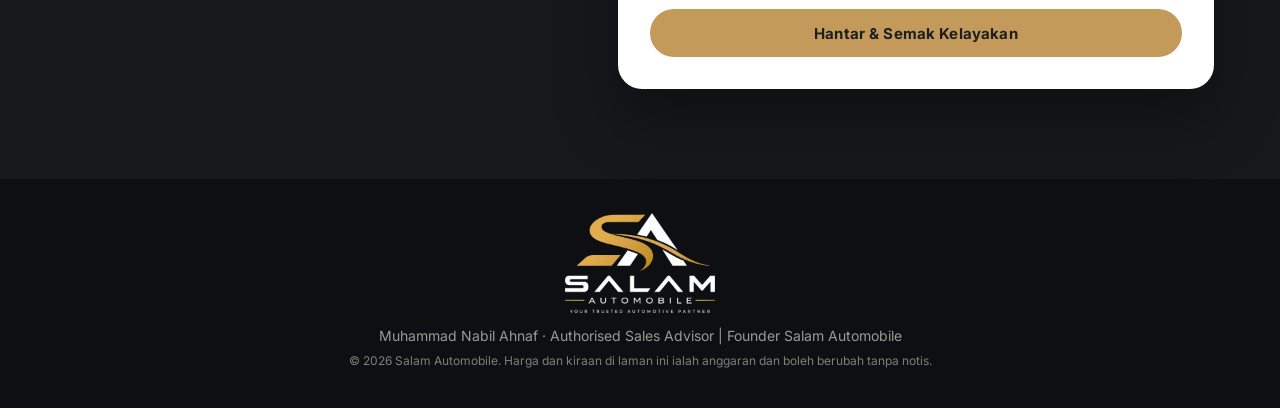
==== commit 102ca833: "Pilihan bahasa BM/EN dan kad Terokai yang ringkas dengan butang jelas - Butang BM | EN di menu atas;" ====
--- a/index.html
+++ b/index.html
@@ -15,27 +15,31 @@
 <link rel="preconnect" href="https://fonts.googleapis.com">
 <link rel="preconnect" href="https://fonts.gstatic.com" crossorigin>
 <link href="https://fonts.googleapis.com/css2?family=Montserrat:wght@600;700;800&family=Inter:wght@400;500;600;700&display=swap" rel="stylesheet">
-<link rel="stylesheet" href="assets/css/style.css">
+<link rel="stylesheet" href="assets/css/style.css?v=20261126">
 </head>
 <body>
 <script>
   (function () { var h = location.hash; if (h === "#kalkulator" || h === "#insurans") location.replace("kalkulator.html" + h); else if (h === "#delivery") location.replace("delivery.html"); })();
 </script>
-<a class="skip" href="#main">Terus ke kandungan</a>
-
-<nav class="nav" aria-label="Menu utama">
+<a class="skip" href="#main" data-en="Skip to content">Terus ke kandungan</a>
+
+<nav class="nav" aria-label="Menu utama" data-en-aria-label="Main menu">
   <div class="wrap nav-in">
-    <a class="nav-brand" href="index.html" aria-label="Salam Automobile, halaman utama">
+    <a class="nav-brand" href="index.html" aria-label="Salam Automobile, halaman utama" data-en-aria-label="Salam Automobile, home page">
       <img src="assets/img/brand/mark-salam.webp" alt="" width="400" height="173">
       <span>SALAM<small>AUTOMOBILE</small></span>
     </a>
     <div class="nav-links">
-      <a href="index.html" aria-current="page">Utama</a>
-      <a href="kalkulator.html">Kalkulator Loan</a>
+      <a href="index.html" aria-current="page" data-en="Home">Utama</a>
+      <a href="kalkulator.html" data-en="Loan Calculator">Kalkulator Loan</a>
       <a href="delivery.html">Delivery</a>
-      <a href="#borang">Semak Kelayakan</a>
-    </div>
-    <a class="btn btn-gold btn-sm js-wa" href="#borang" target="_blank" rel="noopener">Hubungi Kami</a>
+      <a href="#borang" data-en="Check Eligibility">Semak Kelayakan</a>
+    </div>
+    <div class="lang" role="group" aria-label="Bahasa / Language">
+      <button type="button" data-lang="ms" aria-pressed="true">BM</button>
+      <button type="button" data-lang="en" aria-pressed="false">EN</button>
+    </div>
+    <a class="btn btn-gold btn-sm js-wa" href="#borang" target="_blank" rel="noopener" data-en="Contact Us">Hubungi Kami</a>
   </div>
 </nav>
 
@@ -45,11 +49,11 @@
     <div class="hero-copy">
       <img class="hero-logo" src="assets/img/brand/logo-salam-light-text.webp" alt="Salam Automobile · Your Trusted Automotive Partner" width="900" height="598">
       <p class="eyebrow">Authorised Sales Proton &amp; Perodua</p>
-      <h1>Kereta baharu idaman anda, diurus dari permohonan loan hingga serahan kunci.</h1>
-      <p class="lead">Salam Automobile membantu anda memiliki kereta baharu Proton dan Perodua dengan proses yang telus dan teratur. Semakan kelayakan percuma, permohonan ke bank, trade-in kereta lama dan serahan kunci, semuanya melalui satu rujukan.</p>
+      <h1 data-en="Your dream new car, handled from loan application to key handover.">Kereta baharu idaman anda, diurus dari permohonan loan hingga serahan kunci.</h1>
+      <p class="lead" data-en="Salam Automobile helps you own a new Proton or Perodua through a clear, well-organised process. Free eligibility check, bank application, trade-in of your old car and key handover, all through one point of contact.">Salam Automobile membantu anda memiliki kereta baharu Proton dan Perodua dengan proses yang telus dan teratur. Semakan kelayakan percuma, permohonan ke bank, trade-in kereta lama dan serahan kunci, semuanya melalui satu rujukan.</p>
       <div class="cta-row">
-        <a class="btn btn-gold" href="kalkulator.html">Kira Ansuran Bulanan</a>
-        <a class="btn btn-ghost js-wa" href="#borang" target="_blank" rel="noopener">Hubungi Kami</a>
+        <a class="btn btn-gold" href="kalkulator.html" data-en="Calculate Monthly Instalment">Kira Ansuran Bulanan</a>
+        <a class="btn btn-ghost js-wa" href="#borang" target="_blank" rel="noopener" data-en="Contact Us">Hubungi Kami</a>
       </div>
     </div>
     <figure class="founder">
@@ -64,52 +68,52 @@
   </div>
 </header>
 
-<section class="facts" aria-label="Kelebihan Salam Automobile">
+<section class="facts" aria-label="Kelebihan Salam Automobile" data-en-aria-label="Why Salam Automobile">
   <div class="wrap facts-in">
     <div class="fact">
       <span class="fact-ico"><svg viewBox="0 0 24 24" aria-hidden="true"><path d="M12 3l7 3v5c0 4.5-3 8.3-7 10-4-1.7-7-5.5-7-10V6z"/><path d="M9 12l2 2 4-4"/></svg></span>
-      <div><b>Semakan percuma</b><span>Kelayakan loan anda</span></div>
+      <div><b data-en="Free check">Semakan percuma</b><span data-en="Your loan eligibility">Kelayakan loan anda</span></div>
     </div>
     <div class="fact">
       <span class="fact-ico"><svg viewBox="0 0 24 24" aria-hidden="true"><path d="M3 16v-3l2-5a2 2 0 0 1 2-1h10a2 2 0 0 1 2 1l2 5v3"/><path d="M3 16h18"/><circle cx="7.5" cy="16.5" r="1.8"/><circle cx="16.5" cy="16.5" r="1.8"/></svg></span>
-      <div><b>Proton &amp; Perodua</b><span>Semua model baharu</span></div>
+      <div><b>Proton &amp; Perodua</b><span data-en="All new models">Semua model baharu</span></div>
     </div>
     <div class="fact">
       <span class="fact-ico"><svg viewBox="0 0 24 24" aria-hidden="true"><path d="M4 8h13l-3-3"/><path d="M20 16H7l3 3"/></svg></span>
-      <div><b>Trade-in</b><span>Nilai kompetitif</span></div>
+      <div><b>Trade-in</b><span data-en="Competitive value">Nilai kompetitif</span></div>
     </div>
     <div class="fact">
       <span class="fact-ico"><svg viewBox="0 0 24 24" aria-hidden="true"><circle cx="8" cy="15" r="4"/><path d="M11 12l8-8M16 7l2 2M14 9l2 2"/></svg></span>
-      <div><b>Hingga serahan kunci</b><span>Diurus secara peribadi</span></div>
+      <div><b data-en="Through to handover">Hingga serahan kunci</b><span data-en="Personally handled">Diurus secara peribadi</span></div>
     </div>
   </div>
 </section>
 
 <section class="band band-alt" id="servis">
   <div class="wrap">
-    <p class="kick">Perkhidmatan kami</p>
-    <h2>Penyelesaian lengkap untuk pembelian kereta baharu</h2>
-    <p class="sub">Satu rujukan untuk semua urusan, dikendalikan secara profesional dan peribadi.</p>
+    <p class="kick" data-en="Our services">Perkhidmatan kami</p>
+    <h2 data-en="Complete support for buying a new car">Penyelesaian lengkap untuk pembelian kereta baharu</h2>
+    <p class="sub" data-en="One point of contact for everything, handled professionally and personally.">Satu rujukan untuk semua urusan, dikendalikan secara profesional dan peribadi.</p>
     <div class="services">
       <article>
         <div class="ico"><svg viewBox="0 0 24 24" aria-hidden="true"><path d="M3 16v-3l2-5a2 2 0 0 1 2-1h10a2 2 0 0 1 2 1l2 5v3"/><path d="M3 16h18"/><circle cx="7.5" cy="16.5" r="1.8"/><circle cx="16.5" cy="16.5" r="1.8"/><path d="M5 12h14"/></svg></div>
-        <h3>Kereta baharu Proton &amp; Perodua</h3>
-        <p>Penerangan varian, harga OTR dan promosi semasa supaya anda membuat keputusan yang tepat.</p>
+        <h3 data-en="New Proton &amp; Perodua cars">Kereta baharu Proton &amp; Perodua</h3>
+        <p data-en="Variant details, OTR prices and current promotions so you can make the right choice.">Penerangan varian, harga OTR dan promosi semasa supaya anda membuat keputusan yang tepat.</p>
       </article>
       <article>
         <div class="ico"><svg viewBox="0 0 24 24" aria-hidden="true"><path d="M7 3h7l4 4v14H7z"/><path d="M14 3v4h4"/><path d="M10 12h5M10 16h5"/></svg></div>
-        <h3>Semakan kelayakan &amp; loan</h3>
-        <p>Semakan percuma, penyediaan dokumen dan permohonan ke bank panel diurus sepenuhnya.</p>
+        <h3 data-en="Eligibility check &amp; loan">Semakan kelayakan &amp; loan</h3>
+        <p data-en="Free check, document preparation and panel bank applications, fully handled for you.">Semakan percuma, penyediaan dokumen dan permohonan ke bank panel diurus sepenuhnya.</p>
       </article>
       <article>
         <div class="ico"><svg viewBox="0 0 24 24" aria-hidden="true"><path d="M4 8h13l-3-3"/><path d="M20 16H7l3 3"/></svg></div>
-        <h3>Trade-in kereta lama</h3>
-        <p>Nilai trade-in yang kompetitif, digunakan terus sebagai deposit kereta baharu anda.</p>
+        <h3 data-en="Trade in your old car">Trade-in kereta lama</h3>
+        <p data-en="A competitive trade-in value, used directly as the deposit for your new car.">Nilai trade-in yang kompetitif, digunakan terus sebagai deposit kereta baharu anda.</p>
       </article>
       <article>
         <div class="ico"><svg viewBox="0 0 24 24" aria-hidden="true"><circle cx="8" cy="15" r="4"/><path d="M11 12l8-8M16 7l2 2M14 9l2 2"/></svg></div>
-        <h3>Serahan &amp; selepas jualan</h3>
-        <p>Pendampingan hingga hari serahan kunci dan sokongan berterusan selepas pembelian.</p>
+        <h3 data-en="Handover &amp; after-sales">Serahan &amp; selepas jualan</h3>
+        <p data-en="Support right up to handover day and continued help after your purchase.">Pendampingan hingga hari serahan kunci dan sokongan berterusan selepas pembelian.</p>
       </article>
     </div>
   </div>
@@ -117,16 +121,20 @@
 
 <section class="band band-alt" id="terokai">
   <div class="wrap">
-    <p class="kick">Terokai</p>
-    <h2>Kira ansuran atau lihat serahan pelanggan</h2>
+    <p class="kick" data-en="Explore">Terokai</p>
+    <h2 data-en="Start here">Mula di sini</h2>
     <div class="explore">
       <a class="explore-card" href="kalkulator.html">
-        <img src="assets/img/cars/proton-x50.webp" alt="" width="1100" height="605" loading="lazy">
-        <div><b>Kalkulator Loan</b><span>Pilih model Proton atau Perodua dan lihat anggaran ansuran bulanan, insurans dan cukai jalan.</span><em>Buka kalkulator →</em></div>
+        <span class="explore-img"><img src="assets/img/cars/proton-x50.webp" alt="" width="1100" height="605" loading="lazy"></span>
+        <b data-en="Loan Calculator">Kalkulator Loan</b>
+        <span class="explore-sub" data-en="Work out your monthly instalment">Kira ansuran bulanan anda</span>
+        <span class="go"><span data-en="Calculate Now">Kira Sekarang</span><i aria-hidden="true">&rarr;</i></span>
       </a>
       <a class="explore-card" href="delivery.html">
-        <img src="assets/img/delivery/delivery-09.webp" alt="" width="963" height="1280" loading="lazy" class="photo">
-        <div><b>Gambar Delivery</b><span>Serahan kunci kepada pelanggan Salam Automobile di seluruh Semenanjung.</span><em>Lihat galeri →</em></div>
+        <span class="explore-img photo"><img src="assets/img/delivery/delivery-09.webp" alt="" width="963" height="1280" loading="lazy"></span>
+        <b data-en="Delivery Gallery">Galeri Delivery</b>
+        <span class="explore-sub" data-en="Happy key handover moments">Detik bahagia serahan kunci</span>
+        <span class="go"><span data-en="View Gallery">Lihat Galeri</span><i aria-hidden="true">&rarr;</i></span>
       </a>
     </div>
   </div>
@@ -136,14 +144,14 @@
   <div class="wrap trade">
     <div>
       <p class="kick">Trade-in</p>
-      <h2>Naik taraf ke kereta baharu dengan trade-in</h2>
-      <p class="sub">Tidak perlu menjual sendiri dan melayan pembeli satu per satu. Kongsikan butiran kenderaan anda dan kami uruskan selebihnya dengan pantas dan telus.</p>
-      <div class="cta-row"><a class="btn btn-dark js-wa-trade" href="#borang" target="_blank" rel="noopener">Hubungi Kami</a></div>
+      <h2 data-en="Upgrade to a new car with a trade-in">Naik taraf ke kereta baharu dengan trade-in</h2>
+      <p class="sub" data-en="No need to sell it yourself and deal with buyers one by one. Share your vehicle details and we handle the rest, quickly and transparently.">Tidak perlu menjual sendiri dan melayan pembeli satu per satu. Kongsikan butiran kenderaan anda dan kami uruskan selebihnya dengan pantas dan telus.</p>
+      <div class="cta-row"><a class="btn btn-dark js-wa-trade" href="#borang" target="_blank" rel="noopener" data-en="Contact Us">Hubungi Kami</a></div>
     </div>
     <ol class="steps">
-      <li><b>Hantar butiran &amp; gambar geran</b><span>Model, tahun, mileage dan gambar geran kenderaan anda.</span></li>
-      <li><b>Terima tawaran nilai</b><span>Kenderaan dinilai dan tawaran harga diberikan dengan segera.</span></li>
-      <li><b>Ditolak terus ke kereta baharu</b><span>Nilai trade-in dijadikan deposit atau mengurangkan jumlah pinjaman.</span></li>
+      <li><b data-en="Send details &amp; a photo of your registration card">Hantar butiran &amp; gambar geran</b><span data-en="Model, year, mileage and a photo of your vehicle registration card.">Model, tahun, mileage dan gambar geran kenderaan anda.</span></li>
+      <li><b data-en="Receive a valuation">Terima tawaran nilai</b><span data-en="Your vehicle is assessed and a price offer is given promptly.">Kenderaan dinilai dan tawaran harga diberikan dengan segera.</span></li>
+      <li><b data-en="Deducted from your new car">Ditolak terus ke kereta baharu</b><span data-en="The trade-in value becomes your deposit or reduces your loan amount.">Nilai trade-in dijadikan deposit atau mengurangkan jumlah pinjaman.</span></li>
     </ol>
   </div>
 </section>
@@ -151,16 +159,16 @@
 <section class="band band-night" id="borang">
   <div class="wrap form-wrap">
     <div class="form-copy">
-      <p class="kick">Semakan kelayakan percuma</p>
-      <h2>Dapatkan sebut harga &amp; semak kelayakan loan anda</h2>
-      <p class="sub">Isi butiran di bawah. Kami akan hubungi anda untuk semakan kelayakan, sebut harga terkini dan promosi semasa. Tiada sebarang komitmen.</p>
+      <p class="kick" data-en="Free eligibility check">Semakan kelayakan percuma</p>
+      <h2 data-en="Get a quote &amp; check your loan eligibility">Dapatkan sebut harga &amp; semak kelayakan loan anda</h2>
+      <p class="sub" data-en="Fill in your details below. We will contact you with an eligibility check, the latest quote and current promotions. No obligation.">Isi butiran di bawah. Kami akan hubungi anda untuk semakan kelayakan, sebut harga terkini dan promosi semasa. Tiada sebarang komitmen.</p>
       <ul class="ticks">
-        <li>Maklum balas pantas melalui WhatsApp atau panggilan</li>
-        <li>Bantuan dokumen dan permohonan ke bank panel</li>
-        <li>Maklumat anda dirahsiakan dan hanya digunakan untuk urusan ini</li>
+        <li data-en="Fast response by WhatsApp or phone call">Maklum balas pantas melalui WhatsApp atau panggilan</li>
+        <li data-en="Help with documents and panel bank applications">Bantuan dokumen dan permohonan ke bank panel</li>
+        <li data-en="Your details are kept private and used only for this enquiry">Maklumat anda dirahsiakan dan hanya digunakan untuk urusan ini</li>
       </ul>
       <div class="contact-line">
-        <span>Atau hubungi terus:</span>
+        <span data-en="Or contact us directly:">Atau hubungi terus:</span>
         <a class="js-wa" href="#borang" target="_blank" rel="noopener"><b id="waTxt">WhatsApp</b></a>
         <a id="ttLink" href="https://www.tiktok.com/@salamauto.my" target="_blank" rel="noopener">TikTok <b id="ttTxt">@salamauto.my</b></a>
       </div>
@@ -168,12 +176,12 @@
 
     <form class="lead-form" id="leadForm" novalidate>
       <div class="field">
-        <label for="fNama">Nama</label>
-        <input id="fNama" name="nama" type="text" autocomplete="name" required maxlength="80" placeholder="Nama penuh">
-      </div>
-      <div class="field">
-        <label for="fLokasi">Lokasi</label>
-        <input id="fLokasi" name="lokasi" type="text" list="negeriList" required maxlength="80" placeholder="Contoh: Shah Alam, Selangor">
+        <label for="fNama" data-en="Name">Nama</label>
+        <input id="fNama" name="nama" type="text" autocomplete="name" required maxlength="80" placeholder="Nama penuh" data-en-placeholder="Full name">
+      </div>
+      <div class="field">
+        <label for="fLokasi" data-en="Location">Lokasi</label>
+        <input id="fLokasi" name="lokasi" type="text" list="negeriList" required maxlength="80" placeholder="Contoh: Shah Alam, Selangor" data-en-placeholder="e.g. Shah Alam, Selangor">
         <datalist id="negeriList">
           <option value="Johor"></option><option value="Kedah"></option><option value="Kelantan"></option>
           <option value="Melaka"></option><option value="Negeri Sembilan"></option><option value="Pahang"></option>
@@ -183,34 +191,34 @@
         </datalist>
       </div>
       <div class="field">
-        <label for="fModel">Model Kereta</label>
+        <label for="fModel" data-en="Car Model">Model Kereta</label>
         <select id="fModel" name="model" required></select>
       </div>
       <div class="field">
-        <label for="fPhone">No. Phone</label>
-        <input id="fPhone" name="phone" type="tel" inputmode="tel" autocomplete="tel" required maxlength="16" placeholder="Contoh: 012-345 6789">
+        <label for="fPhone" data-en="Phone No.">No. Phone</label>
+        <input id="fPhone" name="phone" type="tel" inputmode="tel" autocomplete="tel" required maxlength="16" placeholder="Contoh: 012-345 6789" data-en-placeholder="e.g. 012-345 6789">
       </div>
       <fieldset class="field">
-        <legend>Jenis Pekerjaan</legend>
+        <legend data-en="Employment Type">Jenis Pekerjaan</legend>
         <div class="pills">
-          <label><input type="radio" name="kerja" id="fKerja1" value="Swasta" required><span>Swasta</span></label>
-          <label><input type="radio" name="kerja" id="fKerja2" value="Kerajaan"><span>Kerajaan</span></label>
+          <label><input type="radio" name="kerja" id="fKerja1" value="Swasta" required><span data-en="Private sector">Swasta</span></label>
+          <label><input type="radio" name="kerja" id="fKerja2" value="Kerajaan"><span data-en="Government">Kerajaan</span></label>
           <label><input type="radio" name="kerja" id="fKerja3" value="GLC"><span>GLC</span></label>
-          <label><input type="radio" name="kerja" id="fKerja4" value="Bekerja Sendiri"><span>Bekerja Sendiri</span></label>
+          <label><input type="radio" name="kerja" id="fKerja4" value="Bekerja Sendiri"><span data-en="Self-employed">Bekerja Sendiri</span></label>
         </div>
       </fieldset>
       <div class="field">
-        <label for="fGaji">Anggaran Pendapatan Bulanan (Bersih)</label>
-        <div class="money"><span>RM</span><input id="fGaji" name="gaji" type="number" inputmode="numeric" min="0" step="50" required placeholder="Contoh: 3500"></div>
-      </div>
-      <label class="consent" for="fConsent"><input id="fConsent" type="checkbox" required> Saya bersetuju dihubungi oleh Salam Automobile berkenaan pertanyaan ini.</label>
+        <label for="fGaji" data-en="Estimated Monthly Income (Net)">Anggaran Pendapatan Bulanan (Bersih)</label>
+        <div class="money"><span>RM</span><input id="fGaji" name="gaji" type="number" inputmode="numeric" min="0" step="50" required placeholder="Contoh: 3500" data-en-placeholder="e.g. 3500"></div>
+      </div>
+      <label class="consent" for="fConsent"><input id="fConsent" type="checkbox" required> <span data-en="I agree to be contacted by Salam Automobile about this enquiry.">Saya bersetuju dihubungi oleh Salam Automobile berkenaan pertanyaan ini.</span></label>
       <input class="hp" type="text" id="fWebsite" name="website" tabindex="-1" autocomplete="off" aria-hidden="true">
       <p class="form-err" id="formErr" role="alert" hidden></p>
-      <button class="btn btn-gold btn-block" type="submit" id="fSubmit">Hantar &amp; Semak Kelayakan</button>
+      <button class="btn btn-gold btn-block" type="submit" id="fSubmit" data-en="Submit &amp; Check Eligibility">Hantar &amp; Semak Kelayakan</button>
       <div class="form-ok" id="formOk" hidden>
-        <strong>Terima kasih! Maklumat anda telah diterima.</strong>
-        <p>Kami akan menghubungi anda secepat mungkin. Untuk maklum balas segera, hubungi kami di WhatsApp.</p>
-        <a class="btn btn-gold js-wa-lead" href="#borang" target="_blank" rel="noopener">Hubungi Kami</a>
+        <strong data-en="Thank you! We have received your details.">Terima kasih! Maklumat anda telah diterima.</strong>
+        <p data-en="We will contact you as soon as possible. For a faster reply, contact us on WhatsApp.">Kami akan menghubungi anda secepat mungkin. Untuk maklum balas segera, hubungi kami di WhatsApp.</p>
+        <a class="btn btn-gold js-wa-lead" href="#borang" target="_blank" rel="noopener" data-en="Contact Us">Hubungi Kami</a>
       </div>
     </form>
   </div>
@@ -221,12 +229,13 @@
   <div class="wrap foot-in">
     <img src="assets/img/brand/logo-salam-light-text.webp" alt="Salam Automobile" width="900" height="598">
     <p>Muhammad Nabil Ahnaf · Authorised Sales Advisor | Founder Salam Automobile</p>
-    <p class="small">© <span id="year">2026</span> Salam Automobile. Harga dan kiraan di laman ini ialah anggaran dan boleh berubah tanpa notis.</p>
+    <p class="small">© <span id="year">2026</span> Salam Automobile. <span data-en="Prices and calculations on this site are estimates and may change without notice.">Harga dan kiraan di laman ini ialah anggaran dan boleh berubah tanpa notis.</span></p>
   </div>
 </footer>
 
-<script src="assets/js/settings.js"></script>
-<script src="assets/js/data.js"></script>
-<script src="assets/js/app.js"></script>
+<script src="assets/js/settings.js?v=20261126"></script>
+<script src="assets/js/data.js?v=20261126"></script>
+<script src="assets/js/i18n.js?v=20261126"></script>
+<script src="assets/js/app.js?v=20261126"></script>
 </body>
 </html>
--- a/assets/css/style.css
+++ b/assets/css/style.css
@@ -75,21 +75,30 @@
 .nav-brand img { width: 52px; height: auto; }
 .nav-brand span { font: 800 16px/1 var(--f-display); letter-spacing: .14em; display: flex; flex-direction: column; gap: 3px; }
 .nav-brand small { font: 600 9px/1 var(--f-body); letter-spacing: .32em; color: var(--gold); }
-.nav-links { display: flex; gap: 22px; margin-left: auto; font-size: 14px; font-weight: 500; }
+.nav-links { display: flex; gap: 22px; margin-left: auto; margin-right: 6px; font-size: 14px; font-weight: 500; }
 .nav-links a { text-decoration: none; color: var(--on-night-mute); }
 .nav-links a:hover { color: var(--gold); }
 .nav-links a[aria-current="page"] { color: var(--gold); box-shadow: inset 0 -2px 0 var(--gold); padding-bottom: 4px; }
 .page-first { padding-top: clamp(36px, 5vw, 64px); }
 
-/* Home: links to the other pages */
-.explore { display: grid; grid-template-columns: repeat(2, minmax(0, 1fr)); gap: 16px; margin-top: 24px; }
-.explore-card { display: grid; grid-template-columns: 42% minmax(0, 1fr); gap: 18px; align-items: center; text-decoration: none; background: var(--card); border: 1px solid var(--line); border-radius: var(--r-lg); padding: 16px; transition: border-color .15s, transform .15s; }
+/* Home: two short cards linking to the other pages, each with a clear pill button */
+.explore { display: grid; grid-template-columns: repeat(2, minmax(0, 1fr)); gap: 14px; margin-top: 22px; }
+.explore-card { display: flex; flex-direction: column; gap: 6px; text-decoration: none; color: var(--ink); background: var(--card); border: 1px solid var(--line); border-radius: var(--r-lg); padding: 14px; transition: border-color .15s, transform .15s; min-width: 0; }
 .explore-card:hover { border-color: var(--gold); transform: translateY(-2px); }
-.explore-card img { width: 100%; height: 140px; object-fit: contain; }
-.explore-card img.photo { object-fit: cover; border-radius: var(--r-md); }
-.explore-card b { display: block; font: 800 20px var(--f-display); margin-bottom: 6px; }
-.explore-card span { display: block; color: var(--mute); font-size: 15px; }
-.explore-card em { display: inline-block; margin-top: 10px; font-style: normal; font-weight: 700; color: var(--gold-ink); }
+.explore-img { display: block; height: clamp(120px, 18vw, 190px); border-radius: var(--r-md); overflow: hidden; background: radial-gradient(90% 80% at 50% 40%, var(--card), var(--paper-2)); margin-bottom: 6px; }
+.explore-img img { width: 100%; height: 100%; object-fit: contain; display: block; }
+.explore-img.photo img { object-fit: cover; }
+.explore-card b { font: 800 clamp(16px, 2vw, 20px)/1.2 var(--f-display); }
+.explore-sub { color: var(--mute); font-size: 14px; line-height: 1.4; }
+.go { margin-top: auto; display: inline-flex; align-items: center; justify-content: space-between; gap: 8px; background: var(--gold); color: #1c1e22; border-radius: 999px; padding: 5px 5px 5px 14px; font-weight: 700; font-size: 13px; min-height: 44px; white-space: nowrap; }
+.go i { width: 30px; height: 30px; border-radius: 50%; background: #1c1e22; color: var(--gold); display: grid; place-items: center; font-style: normal; font-size: 16px; flex: none; transition: transform .15s; }
+.explore-card:hover .go i { transform: translateX(3px); }
+.explore-sub { margin-bottom: 12px; }
+
+/* Language toggle */
+.lang { display: inline-flex; padding: 3px; border-radius: 999px; border: 1px solid var(--night-line); background: var(--night-2); flex: none; }
+.lang button { border: 0; background: transparent; color: var(--on-night-mute); font: 700 12px/1 var(--f-body); letter-spacing: .06em; min-width: 38px; min-height: 32px; border-radius: 999px; cursor: pointer; }
+.lang button[aria-pressed="true"] { background: var(--gold); color: #1c1e22; }
 
 /* Hero */
 .hero { background: radial-gradient(120% 90% at 85% 10%, #2a2d33 0%, var(--night) 60%); color: var(--on-night); position: relative; overflow: hidden; padding-block: clamp(36px, 6vw, 80px) clamp(32px, 5vw, 56px); }
@@ -297,16 +306,31 @@
 .foot p { margin: 4px 0; }
 .foot .small { font-size: 12px; opacity: .8; }
 
+/* Dark pages (Kalkulator Loan, Delivery): same charcoal theme as the home hero */
+body.page-dark {
+  --paper: #16181c; --paper-2: #1b1e23; --card: #22252b; --ink: #eef0f3; --mute: #a7adb5;
+  --line: #33373e; --gold-ink: #e0bd84; --gold-soft: #3a3124; --plate: #f4f4f2;
+  --night: #0e1013; --night-2: #1a1d22; --night-line: #2e3238; --ok: #7fd3a0;
+  --shadow: 0 14px 34px rgba(0, 0, 0, .35);
+  color-scheme: dark;
+}
+.page-dark .page-first { background: radial-gradient(120% 60% at 85% 0%, #2a2d33 0%, var(--paper) 60%); }
+.page-dark .band-alt { background: var(--paper-2); }
+.page-dark .band-night { background: var(--night); border-top: 1px solid var(--night-line); }
+.page-dark .slip { border: 1px solid var(--night-line); }
+.page-dark .stage { background: radial-gradient(90% 70% at 50% 30%, #2c3037 0%, var(--card) 100%); }
+.page-dark .stage-floor { background: radial-gradient(closest-side, rgba(0, 0, 0, .55), transparent); }
+.page-dark .lead-form { border: 1px solid var(--line); }
+
 @media (max-width: 980px) {
   .facts-in { grid-template-columns: repeat(2, minmax(0, 1fr)); }
   .services { grid-template-columns: repeat(2, minmax(0, 1fr)); }
   .calc, .ins, .trade, .form-wrap { grid-template-columns: minmax(0, 1fr); }
   .slip { position: static; }
   .nav-in { flex-wrap: wrap; row-gap: 0; }
-  .nav-in > .btn { margin-left: auto; }
+  .nav-in > .lang { margin-left: auto; }
   .nav-links { order: 3; width: 100%; margin-left: 0; gap: 16px; font-size: 13px; justify-content: space-between; overflow-x: auto; white-space: nowrap; padding: 4px 0 10px; scrollbar-width: none; }
   .nav-links::-webkit-scrollbar { display: none; }
-  .explore { grid-template-columns: minmax(0, 1fr); }
 }
 @media (max-width: 720px) {
   .hero-in { grid-template-columns: minmax(0, 1fr); }
@@ -327,6 +351,13 @@
   .nav-brand span { display: none; }
   .bars button { grid-template-columns: 3.6em minmax(0, 1fr) 5.8em; }
 }
+@media (max-width: 440px) {
+  .explore { grid-template-columns: minmax(0, 1fr); gap: 12px; }
+  .explore-card { display: grid; grid-template-columns: 40% minmax(0, 1fr); grid-template-rows: auto auto 1fr; column-gap: 14px; row-gap: 4px; align-items: start; }
+  .explore-img { grid-row: 1 / span 3; height: 124px; margin: 0; }
+  .explore-sub { margin-bottom: 8px; }
+  .explore-card .go { align-self: end; justify-self: start; }
+}
 @media (prefers-reduced-motion: reduce) {
   html { scroll-behavior: auto; }
   *, *::before, *::after { transition: none !important; animation: none !important; }
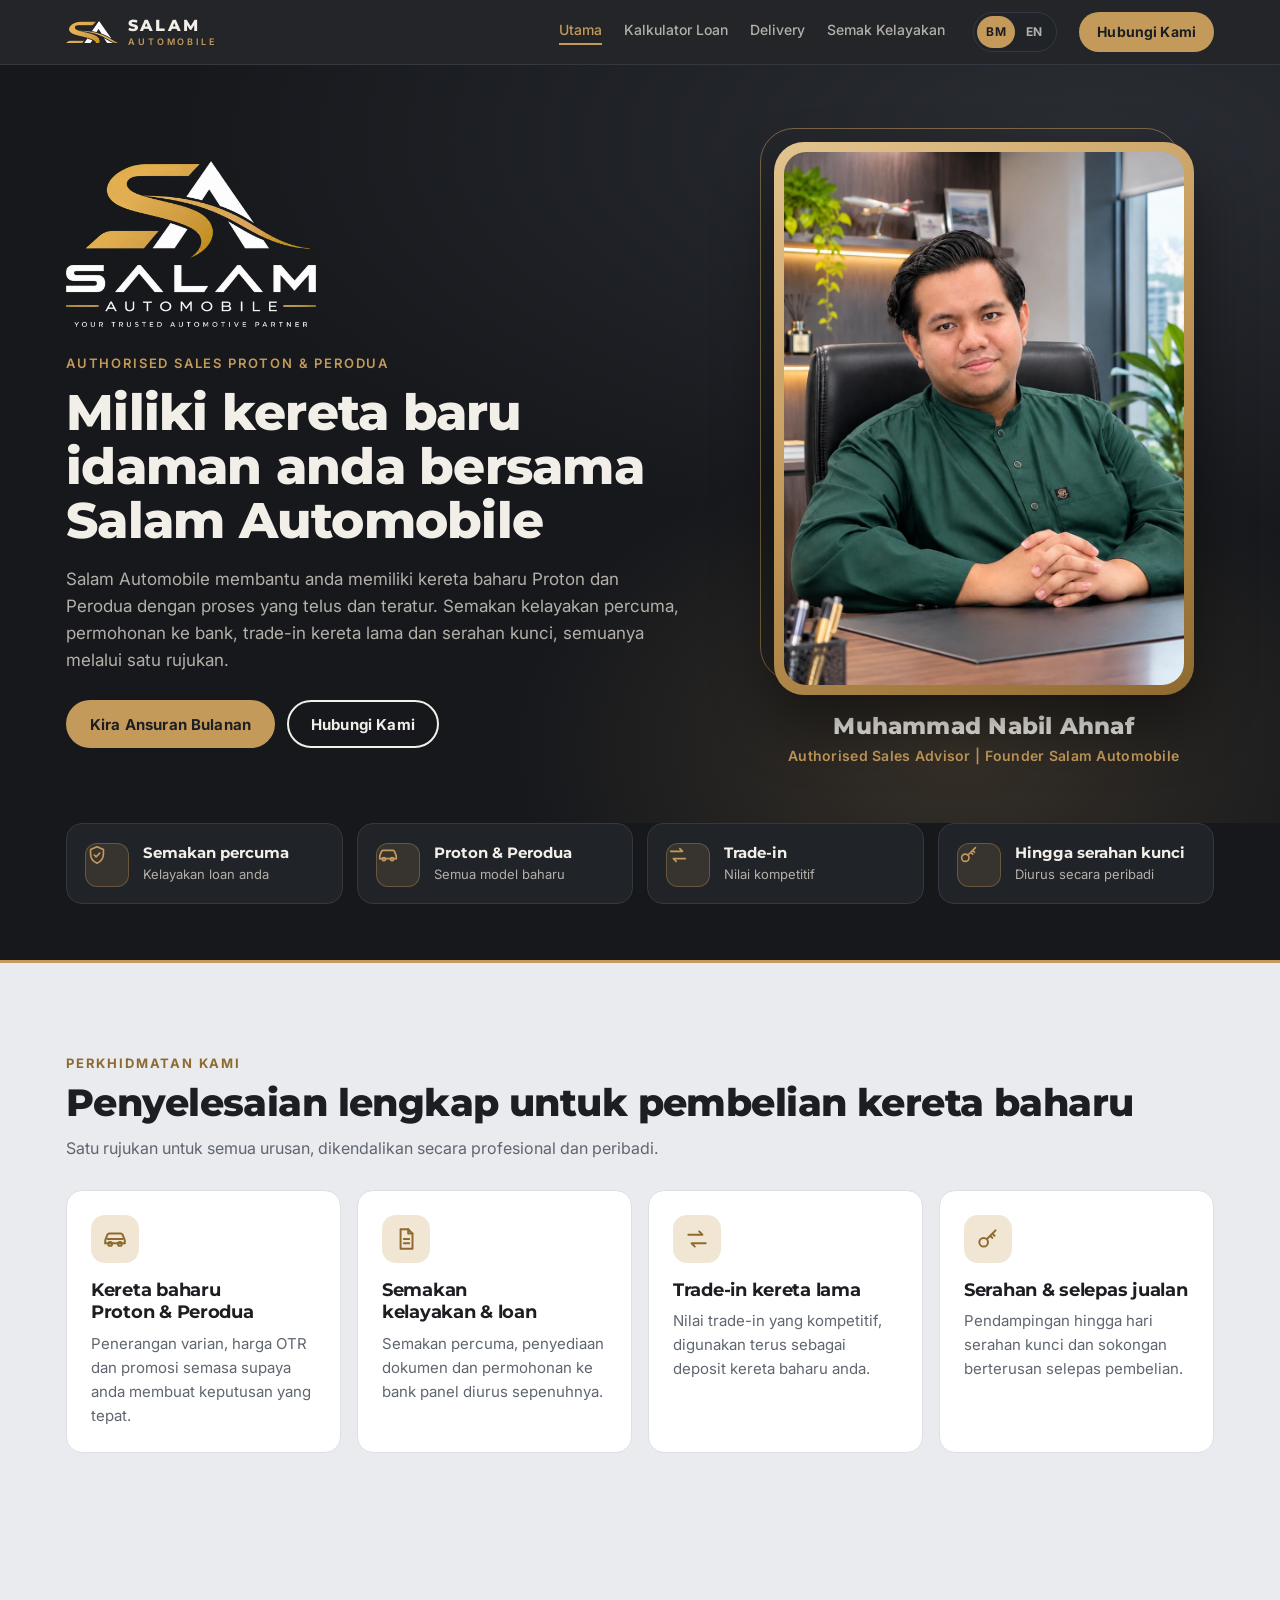
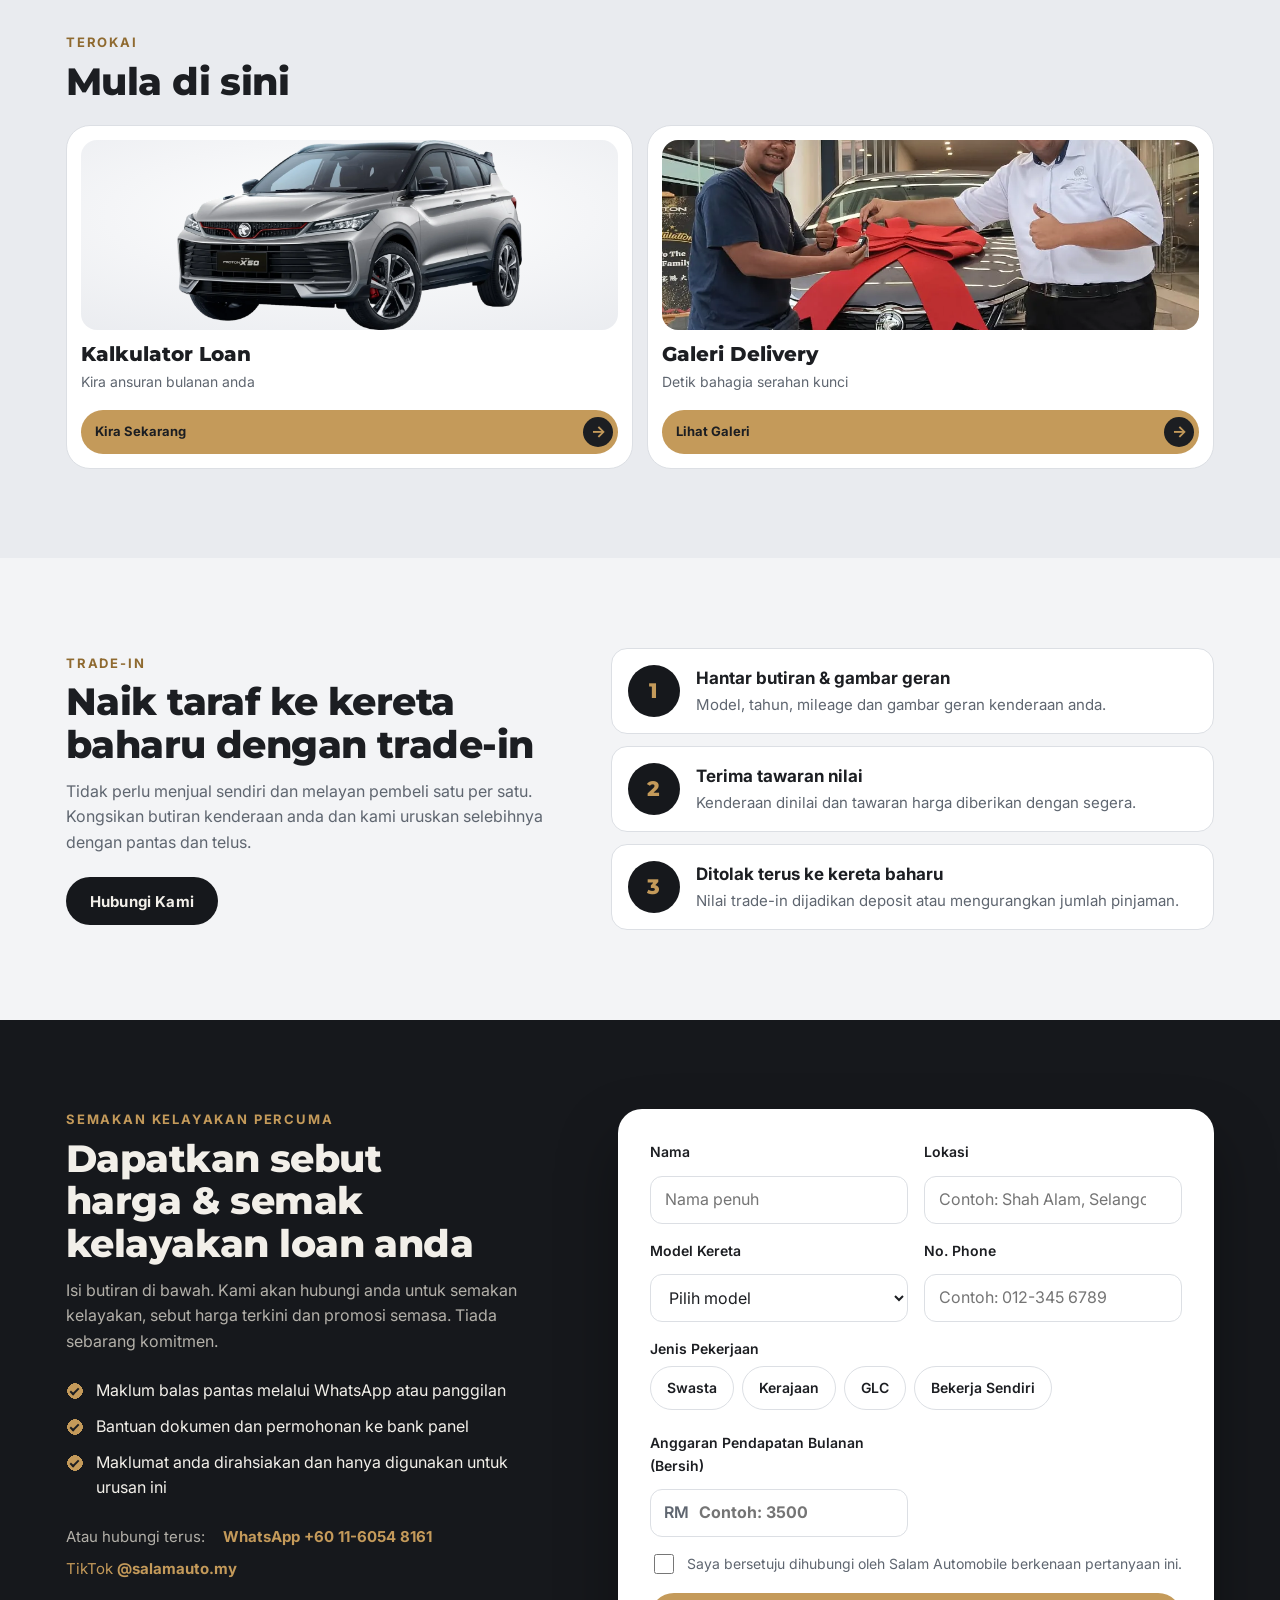
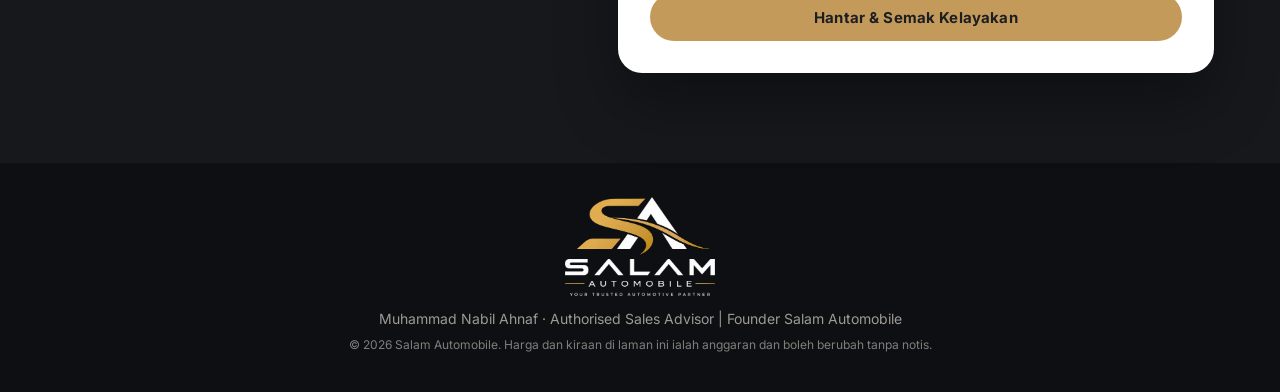
==== commit aae389a6: "Tukar tajuk hero: Miliki kereta baru idaman anda bersama Salam Automobile Co-Authored-By: Claude Opu" ====
--- a/index.html
+++ b/index.html
@@ -15,7 +15,7 @@
 <link rel="preconnect" href="https://fonts.googleapis.com">
 <link rel="preconnect" href="https://fonts.gstatic.com" crossorigin>
 <link href="https://fonts.googleapis.com/css2?family=Montserrat:wght@600;700;800&family=Inter:wght@400;500;600;700&display=swap" rel="stylesheet">
-<link rel="stylesheet" href="assets/css/style.css?v=20261126">
+<link rel="stylesheet" href="assets/css/style.css?v=20261126b">
 </head>
 <body>
 <script>
@@ -49,7 +49,7 @@
     <div class="hero-copy">
       <img class="hero-logo" src="assets/img/brand/logo-salam-light-text.webp" alt="Salam Automobile · Your Trusted Automotive Partner" width="900" height="598">
       <p class="eyebrow">Authorised Sales Proton &amp; Perodua</p>
-      <h1 data-en="Your dream new car, handled from loan application to key handover.">Kereta baharu idaman anda, diurus dari permohonan loan hingga serahan kunci.</h1>
+      <h1 data-en="Own your dream new car with Salam Automobile">Miliki kereta baru idaman anda bersama Salam Automobile</h1>
       <p class="lead" data-en="Salam Automobile helps you own a new Proton or Perodua through a clear, well-organised process. Free eligibility check, bank application, trade-in of your old car and key handover, all through one point of contact.">Salam Automobile membantu anda memiliki kereta baharu Proton dan Perodua dengan proses yang telus dan teratur. Semakan kelayakan percuma, permohonan ke bank, trade-in kereta lama dan serahan kunci, semuanya melalui satu rujukan.</p>
       <div class="cta-row">
         <a class="btn btn-gold" href="kalkulator.html" data-en="Calculate Monthly Instalment">Kira Ansuran Bulanan</a>
@@ -233,9 +233,9 @@
   </div>
 </footer>
 
-<script src="assets/js/settings.js?v=20261126"></script>
-<script src="assets/js/data.js?v=20261126"></script>
-<script src="assets/js/i18n.js?v=20261126"></script>
-<script src="assets/js/app.js?v=20261126"></script>
+<script src="assets/js/settings.js?v=20261126b"></script>
+<script src="assets/js/data.js?v=20261126b"></script>
+<script src="assets/js/i18n.js?v=20261126b"></script>
+<script src="assets/js/app.js?v=20261126b"></script>
 </body>
 </html>
